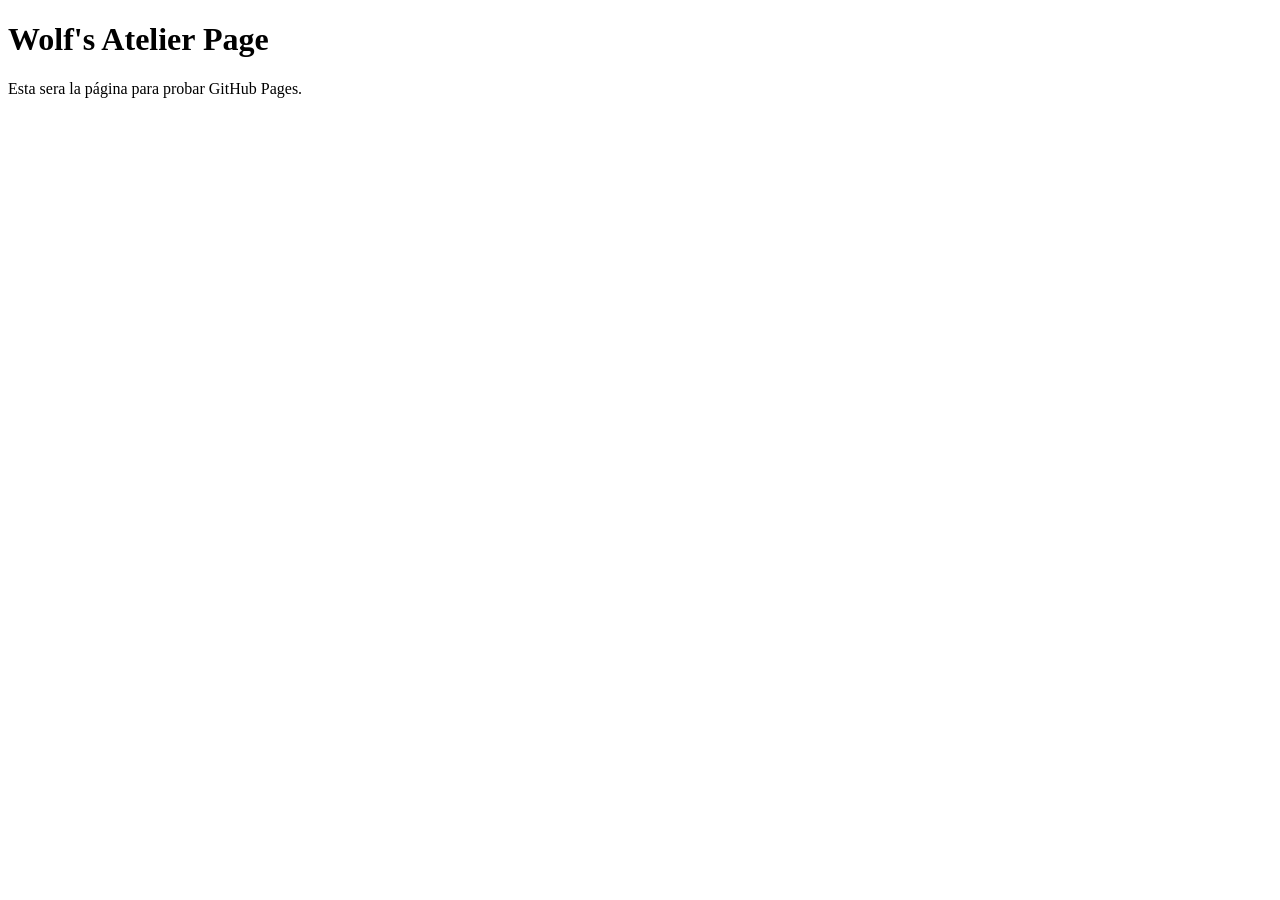
==== index.html @ 1a35065b "Update page title and heading in index.html" ====
<!doctype html>
<html lang="es">
  <head>
    <meta charset="UTF-8" />
    <meta name="viewport" content="with=device-with, initial-scale=1.0" />
    <title>Wolf's Page</title>
  </head>
  <body>
    <h1>Wolf's Atelier Page</h1>
    <p>Esta sera la página para probar GitHub Pages.</p>    
  </body>
</html>
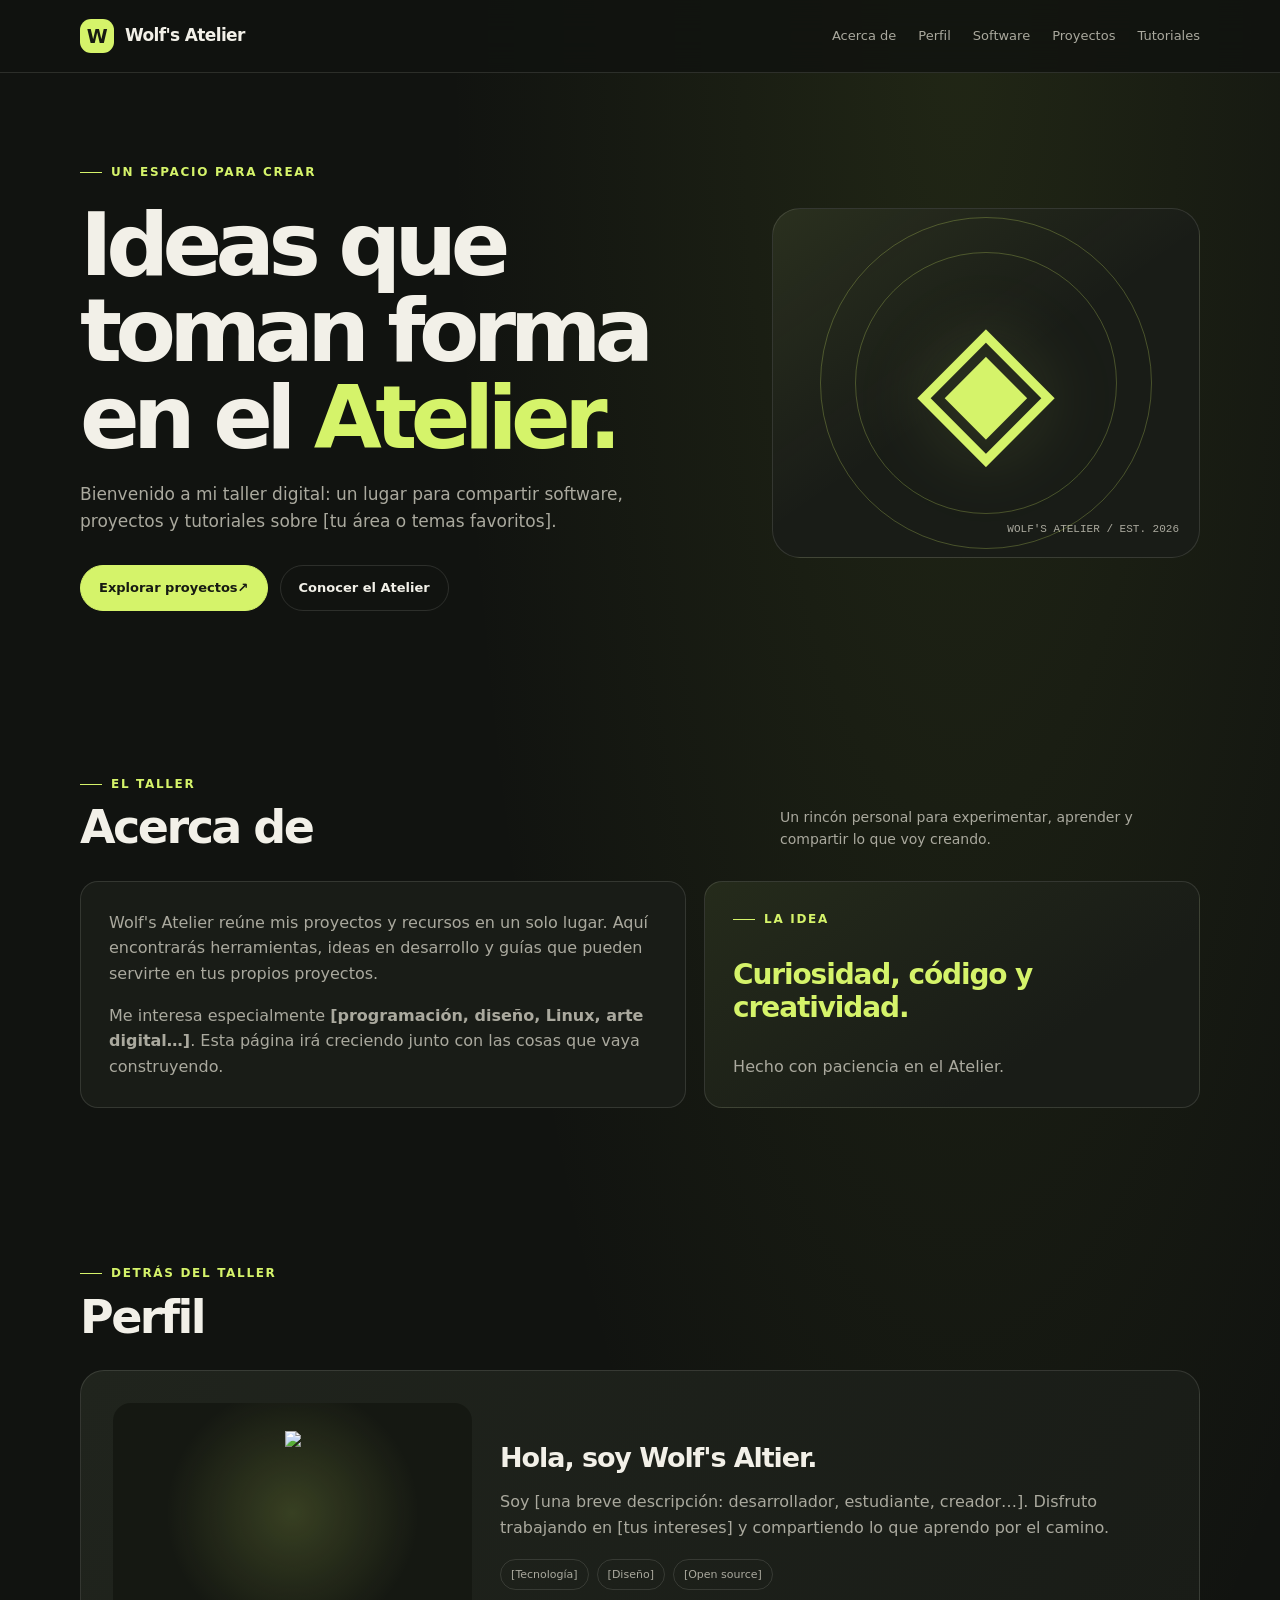
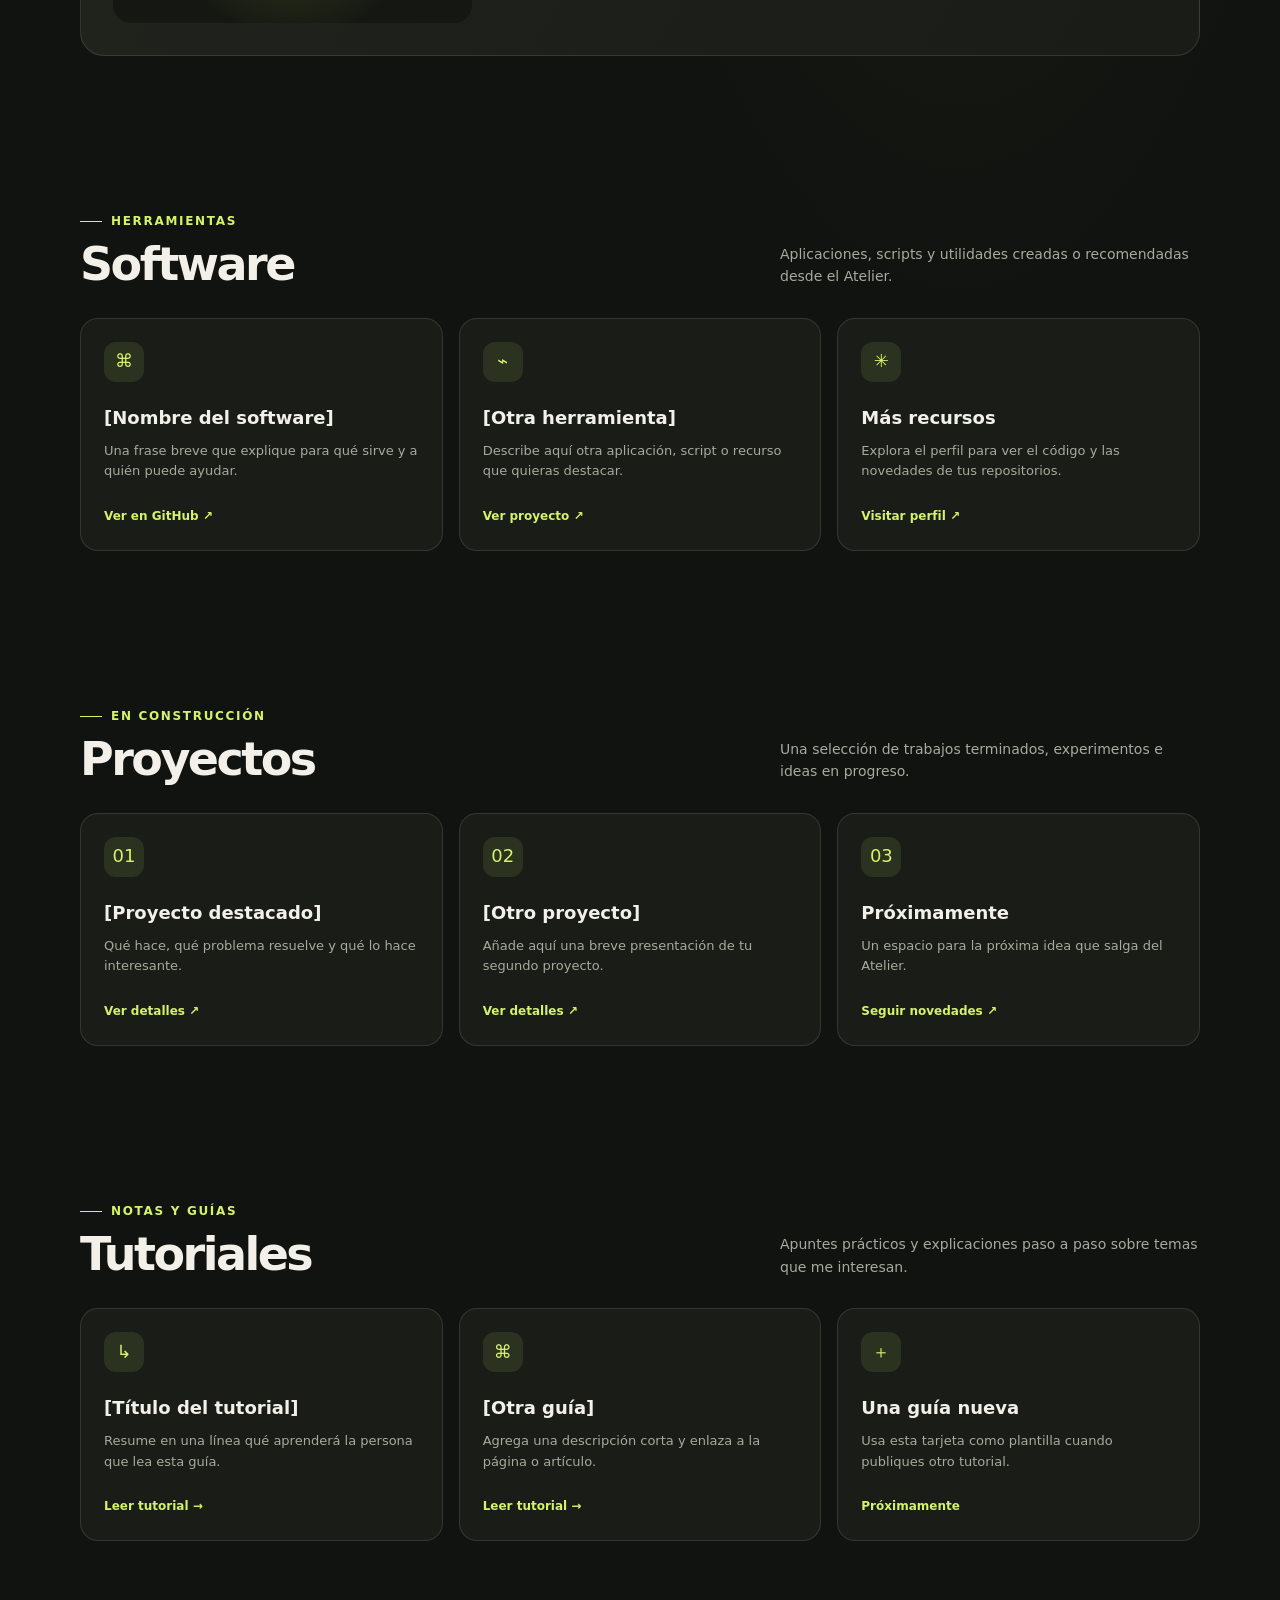
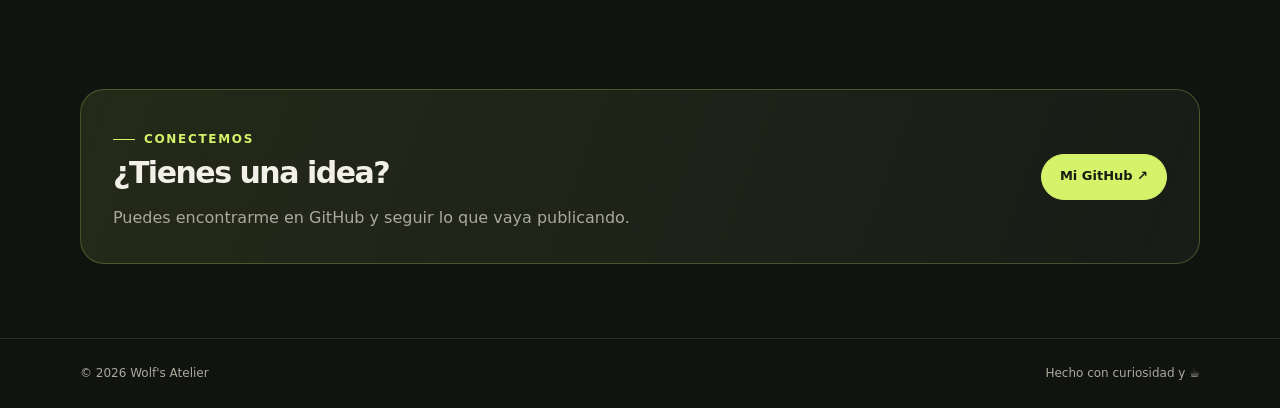
==== commit 421faef7: "Version 02 de l apagina" ====
--- a/index.html
+++ b/index.html
@@ -2,11 +2,864 @@
 <html lang="es">
   <head>
     <meta charset="UTF-8" />
-    <meta name="viewport" content="with=device-with, initial-scale=1.0" />
-    <title>Wolf's Page</title>
+    <meta name="viewport" content="width=device-width, initial-scale=1" />
+    <meta name="theme-color" content="#111310" />
+    <meta
+      name="description"
+      content="Wolf's Atelier: proyectos, software y tutoriales de [tu área]."
+    />
+    <title>Wolf's Atelier — Ideas hechas a mano</title>
+
+    <style>
+      :root {
+        color-scheme: dark;
+        --bg: #111310;
+        --surface: #191c17;
+        --surface-light: #20241d;
+        --text: #f2f0e8;
+        --muted: #aaa99e;
+        --accent: #d5f36a;
+        --accent-dark: #a8c843;
+        --line: rgba(242, 240, 232, 0.12);
+        --radius: 18px;
+        --max-width: 1120px;
+      }
+
+      * {
+        box-sizing: border-box;
+      }
+
+      html {
+        scroll-behavior: smooth;
+        scroll-padding-top: 90px;
+      }
+
+      body {
+        margin: 0;
+        background:
+          radial-gradient(
+            ellipse at 75% 0%,
+            rgba(146, 177, 59, 0.12),
+            transparent 32rem
+          ),
+          var(--bg);
+        color: var(--text);
+        font-family:
+          Inter,
+          ui-sans-serif,
+          system-ui,
+          -apple-system,
+          BlinkMacSystemFont,
+          "Segoe UI",
+          sans-serif;
+        line-height: 1.6;
+      }
+
+      a {
+        color: inherit;
+        text-decoration: none;
+      }
+      a:focus-visible {
+        outline: 2px solid var(--accent);
+        outline-offset: 4px;
+      }
+
+      .wrap {
+        width: min(var(--max-width), calc(100% - 40px));
+        margin-inline: auto;
+      }
+
+      header {
+        position: sticky;
+        top: 0;
+        z-index: 10;
+        background: rgba(17, 19, 16, 0.86);
+        border-bottom: 1px solid var(--line);
+        backdrop-filter: blur(16px);
+      }
+
+      .nav {
+        min-height: 72px;
+        display: flex;
+        align-items: center;
+        justify-content: space-between;
+        gap: 24px;
+      }
+
+      .brand {
+        display: flex;
+        align-items: center;
+        gap: 11px;
+        font-weight: 750;
+        letter-spacing: -0.04em;
+      }
+
+      .brand-mark {
+        width: 34px;
+        height: 34px;
+        display: grid;
+        place-items: center;
+        border-radius: 11px;
+        background: var(--accent);
+        color: #171a12;
+        font-size: 19px;
+      }
+
+      .brand span:last-child {
+        font-size: 17px;
+      }
+
+      nav {
+        display: flex;
+        flex-wrap: wrap;
+        gap: 22px;
+        color: var(--muted);
+        font-size: 13px;
+      }
+
+      nav a:hover {
+        color: var(--accent);
+      }
+
+      .hero {
+        min-height: 590px;
+        display: grid;
+        grid-template-columns: 1.2fr 0.8fr;
+        align-items: center;
+        gap: 50px;
+        padding-block: 82px;
+      }
+
+      .eyebrow {
+        display: inline-flex;
+        align-items: center;
+        gap: 9px;
+        color: var(--accent);
+        font-size: 12px;
+        font-weight: 700;
+        letter-spacing: 0.14em;
+        text-transform: uppercase;
+      }
+
+      .eyebrow::before {
+        content: "";
+        width: 22px;
+        height: 1px;
+        background: currentColor;
+      }
+
+      h1,
+      h2,
+      h3,
+      p {
+        margin-top: 0;
+      }
+
+      h1 {
+        max-width: 740px;
+        margin: 20px 0;
+        font-size: clamp(48px, 8vw, 88px);
+        line-height: 0.98;
+        letter-spacing: -0.075em;
+      }
+
+      h1 span {
+        color: var(--accent);
+      }
+
+      .hero-copy {
+        max-width: 570px;
+        color: var(--muted);
+        font-size: 17px;
+      }
+
+      .actions {
+        display: flex;
+        flex-wrap: wrap;
+        gap: 12px;
+        margin-top: 30px;
+      }
+
+      .button {
+        display: inline-flex;
+        align-items: center;
+        justify-content: center;
+        min-height: 46px;
+        padding: 0 18px;
+        border: 1px solid var(--line);
+        border-radius: 999px;
+        font-size: 13px;
+        font-weight: 700;
+        transition:
+          transform 0.2s,
+          background 0.2s;
+      }
+
+      .button:hover {
+        transform: translateY(-2px);
+      }
+
+      .button.primary {
+        border-color: var(--accent);
+        background: var(--accent);
+        color: #171a12;
+      }
+
+      .button.secondary:hover {
+        background: var(--surface-light);
+      }
+
+      .hero-art {
+        position: relative;
+        min-height: 350px;
+        display: grid;
+        place-items: center;
+        overflow: hidden;
+        border: 1px solid var(--line);
+        border-radius: 28px;
+        background:
+          linear-gradient(145deg, rgba(213, 243, 106, 0.09), transparent 50%),
+          var(--surface);
+      }
+
+      .hero-art::before,
+      .hero-art::after {
+        content: "";
+        position: absolute;
+        border: 1px solid rgba(213, 243, 106, 0.25);
+        border-radius: 50%;
+      }
+
+      .hero-art::before {
+        width: 260px;
+        height: 260px;
+      }
+      .hero-art::after {
+        width: 330px;
+        height: 330px;
+      }
+
+      .wolf-symbol {
+        position: relative;
+        z-index: 1;
+        color: var(--accent);
+        font-size: clamp(100px, 17vw, 180px);
+        line-height: 1;
+        filter: drop-shadow(0 0 35px rgba(213, 243, 106, 0.18));
+      }
+
+      .art-label {
+        position: absolute;
+        right: 20px;
+        bottom: 18px;
+        color: var(--muted);
+        font-family: ui-monospace, SFMono-Regular, Menlo, monospace;
+        font-size: 11px;
+      }
+
+      section {
+        padding-block: 74px;
+      }
+
+      .section-head {
+        display: flex;
+        align-items: end;
+        justify-content: space-between;
+        gap: 24px;
+        margin-bottom: 28px;
+      }
+
+      .section-head h2 {
+        margin: 8px 0 0;
+        font-size: clamp(30px, 4vw, 46px);
+        letter-spacing: -0.055em;
+        line-height: 1.1;
+      }
+
+      .section-head p {
+        max-width: 420px;
+        margin-bottom: 2px;
+        color: var(--muted);
+        font-size: 14px;
+      }
+
+      .about-grid {
+        display: grid;
+        grid-template-columns: 1.1fr 0.9fr;
+        gap: 18px;
+      }
+
+      .panel,
+      .card {
+        border: 1px solid var(--line);
+        border-radius: var(--radius);
+        background: var(--surface);
+      }
+
+      .panel {
+        padding: 28px;
+      }
+
+      .panel p {
+        color: var(--muted);
+      }
+      .panel p:last-child {
+        margin-bottom: 0;
+      }
+
+      .note {
+        display: flex;
+        flex-direction: column;
+        justify-content: space-between;
+        min-height: 220px;
+        background: linear-gradient(145deg, #252b1b, #191c17 70%);
+      }
+
+      .note strong {
+        color: var(--accent);
+        font-size: 28px;
+        letter-spacing: -0.04em;
+        line-height: 1.2;
+      }
+
+      .cards {
+        display: grid;
+        grid-template-columns: repeat(3, 1fr);
+        gap: 16px;
+      }
+
+      .card {
+        min-height: 210px;
+        padding: 23px;
+        transition:
+          transform 0.2s,
+          border-color 0.2s;
+      }
+
+      .card:hover {
+        transform: translateY(-4px);
+        border-color: rgba(213, 243, 106, 0.45);
+      }
+
+      .card-icon {
+        width: 40px;
+        height: 40px;
+        display: grid;
+        place-items: center;
+        margin-bottom: 22px;
+        border-radius: 12px;
+        background: rgba(213, 243, 106, 0.1);
+        color: var(--accent);
+        font-size: 18px;
+      }
+
+      .card h3 {
+        margin-bottom: 8px;
+        font-size: 18px;
+      }
+      .card p {
+        min-height: 48px;
+        color: var(--muted);
+        font-size: 13px;
+      }
+
+      .card-link {
+        color: var(--accent);
+        font-size: 12px;
+        font-weight: 700;
+      }
+
+      .profile {
+        display: grid;
+        grid-template-columns: 0.7fr 1.3fr;
+        gap: 28px;
+        align-items: center;
+        padding: 32px;
+        border: 1px solid var(--line);
+        border-radius: 24px;
+        background: linear-gradient(
+          120deg,
+          var(--surface-light),
+          var(--surface)
+        );
+      }
+
+      .avatar {
+        min-height: 220px;
+        display: grid;
+        place-items: center;
+        border-radius: 18px;
+        background:
+          radial-gradient(circle, rgba(213, 243, 106, 0.18), transparent 60%),
+          #151812;
+        color: var(--accent);
+        font-size: 86px;
+      }
+
+      .profile h3 {
+        margin-bottom: 10px;
+        font-size: 27px;
+        letter-spacing: -0.04em;
+      }
+      .profile p {
+        color: var(--muted);
+      }
+
+      .tags {
+        display: flex;
+        flex-wrap: wrap;
+        gap: 8px;
+        margin-top: 18px;
+      }
+
+      .tag {
+        padding: 6px 10px;
+        border: 1px solid var(--line);
+        border-radius: 999px;
+        color: var(--muted);
+        font-size: 11px;
+      }
+
+      .contact {
+        display: flex;
+        align-items: center;
+        justify-content: space-between;
+        gap: 24px;
+        padding: 32px;
+        border: 1px solid rgba(213, 243, 106, 0.24);
+        border-radius: 24px;
+        background: linear-gradient(
+          110deg,
+          rgba(213, 243, 106, 0.1),
+          var(--surface)
+        );
+      }
+
+      .contact h2 {
+        margin-bottom: 8px;
+        font-size: 30px;
+        letter-spacing: -0.05em;
+      }
+      .contact p {
+        margin-bottom: 0;
+        color: var(--muted);
+      }
+
+      footer {
+        padding-block: 25px;
+        border-top: 1px solid var(--line);
+        color: var(--muted);
+        font-size: 12px;
+      }
+
+      .footer-inner {
+        display: flex;
+        justify-content: space-between;
+        gap: 16px;
+      }
+
+      @media (max-width: 760px) {
+        .nav {
+          align-items: flex-start;
+          flex-direction: column;
+          padding-block: 15px;
+        }
+        nav {
+          gap: 10px 17px;
+        }
+        .hero {
+          min-height: auto;
+          grid-template-columns: 1fr;
+          padding-block: 58px;
+        }
+        .hero-art {
+          min-height: 260px;
+        }
+        .about-grid,
+        .profile {
+          grid-template-columns: 1fr;
+        }
+        .cards {
+          grid-template-columns: 1fr;
+        }
+        .section-head {
+          align-items: flex-start;
+          flex-direction: column;
+        }
+        .contact {
+          align-items: flex-start;
+          flex-direction: column;
+        }
+      }
+
+      @media (prefers-reduced-motion: reduce) {
+        *,
+        *::before,
+        *::after {
+          scroll-behavior: auto !important;
+          transition-duration: 0.01ms !important;
+        }
+      }
+
+      /* Animación de entrada y salida */
+      .reveal {
+        opacity: 0;
+        transform: translateY(24px);
+        transition:
+          opacity 600ms ease,
+          transform 600ms cubic-bezier(0.2, 0.7, 0.2, 1);
+      }
+
+      .reveal.is-visible {
+        opacity: 1;
+        transform: translateY(0);
+      }
+
+      /* Accesibilidad: respetar la preferencia de movimiento reducido */
+      @media (prefers-reduced-motion: reduce) {
+        .reveal,
+        .reveal.is-visible {
+          opacity: 1;
+          transform: none;
+          transition: none;
+        }
+      }
+    </style>
   </head>
+
   <body>
-    <h1>Wolf's Atelier Page</h1>
-    <p>Esta sera la página para probar GitHub Pages.</p>    
+    <header>
+      <div class="wrap nav">
+        <a class="brand" href="#inicio" aria-label="Wolf's Atelier, inicio">
+          <span class="brand-mark">W</span>
+          <span>Wolf's Atelier</span>
+        </a>
+
+        <nav aria-label="Navegación principal">
+          <a href="#acerca">Acerca de</a>
+          <a href="#perfil">Perfil</a>
+          <a href="#software">Software</a>
+          <a href="#proyectos">Proyectos</a>
+          <a href="#tutoriales">Tutoriales</a>
+        </nav>
+      </div>
+    </header>
+
+    <main>
+      <div class="wrap">
+        <section class="hero" id="inicio">
+          <div>
+            <span class="eyebrow">Un espacio para crear</span>
+            <h1>Ideas que toman forma en el <span>Atelier.</span></h1>
+            <p class="hero-copy">
+              Bienvenido a mi taller digital: un lugar para compartir software,
+              proyectos y tutoriales sobre [tu área o temas favoritos].
+            </p>
+            <div class="actions">
+              <a class="button primary" href="#proyectos"
+                >Explorar proyectos <span aria-hidden="true">↗</span></a
+              >
+              <a class="button secondary" href="#acerca">Conocer el Atelier</a>
+            </div>
+          </div>
+
+          <div class="hero-art" aria-label="Emblema decorativo de un lobo">
+            <div class="wolf-symbol" aria-hidden="true">◈</div>
+            <span class="art-label">WOLF'S ATELIER / EST. 2026</span>
+          </div>
+        </section>
+
+        <section id="acerca">
+          <div class="section-head">
+            <div>
+              <span class="eyebrow">El taller</span>
+              <h2>Acerca de</h2>
+            </div>
+            <p>
+              Un rincón personal para experimentar, aprender y compartir lo que
+              voy creando.
+            </p>
+          </div>
+
+          <div class="about-grid">
+            <article class="panel">
+              <p>
+                Wolf's Atelier reúne mis proyectos y recursos en un solo lugar.
+                Aquí encontrarás herramientas, ideas en desarrollo y guías que
+                pueden servirte en tus propios proyectos.
+              </p>
+              <p>
+                Me interesa especialmente
+                <strong>[programación, diseño, Linux, arte digital…]</strong>.
+                Esta página irá creciendo junto con las cosas que vaya
+                construyendo.
+              </p>
+            </article>
+
+            <aside class="panel note">
+              <span class="eyebrow">La idea</span>
+              <strong>Curiosidad, código y creatividad.</strong>
+              <p>Hecho con paciencia en el Atelier.</p>
+            </aside>
+          </div>
+        </section>
+
+        <section id="perfil">
+          <div class="section-head">
+            <div>
+              <span class="eyebrow">Detrás del taller</span>
+              <h2>Perfil</h2>
+            </div>
+          </div>
+
+          <div class="profile">
+            <div class="avatar" aria-hidden="true">
+              <img
+                height="75%"
+                src="https://avatars.githubusercontent.com/u/346758752?s=400&u=1189e31d8c9e6f94318fc01313d4dcebe50ea87d"
+              />
+            </div>
+            <div>
+              <h3>Hola, soy Wolf's Altier.</h3>
+              <p>
+                Soy [una breve descripción: desarrollador, estudiante,
+                creador…]. Disfruto trabajando en [tus intereses] y compartiendo
+                lo que aprendo por el camino.
+              </p>
+              <div class="tags">
+                <span class="tag">[Tecnología]</span>
+                <span class="tag">[Diseño]</span>
+                <span class="tag">[Open source]</span>
+              </div>
+            </div>
+          </div>
+        </section>
+
+        <section id="software">
+          <div class="section-head">
+            <div>
+              <span class="eyebrow">Herramientas</span>
+              <h2>Software</h2>
+            </div>
+            <p>
+              Aplicaciones, scripts y utilidades creadas o recomendadas desde el
+              Atelier.
+            </p>
+          </div>
+
+          <div class="cards">
+            <article class="card">
+              <div class="card-icon" aria-hidden="true">⌘</div>
+              <h3>[Nombre del software]</h3>
+              <p>
+                Una frase breve que explique para qué sirve y a quién puede
+                ayudar.
+              </p>
+              <a
+                class="card-link"
+                href="https://github.com/wolfsatelier"
+                target="_blank"
+                rel="noreferrer"
+                >Ver en GitHub ↗</a
+              >
+            </article>
+
+            <article class="card">
+              <div class="card-icon" aria-hidden="true">⌁</div>
+              <h3>[Otra herramienta]</h3>
+              <p>
+                Describe aquí otra aplicación, script o recurso que quieras
+                destacar.
+              </p>
+              <a
+                class="card-link"
+                href="https://github.com/wolfsatelier"
+                target="_blank"
+                rel="noreferrer"
+                >Ver proyecto ↗</a
+              >
+            </article>
+
+            <article class="card">
+              <div class="card-icon" aria-hidden="true">✳</div>
+              <h3>Más recursos</h3>
+              <p>
+                Explora el perfil para ver el código y las novedades de tus
+                repositorios.
+              </p>
+              <a
+                class="card-link"
+                href="https://github.com/wolfsatelier"
+                target="_blank"
+                rel="noreferrer"
+                >Visitar perfil ↗</a
+              >
+            </article>
+          </div>
+        </section>
+
+        <section id="proyectos">
+          <div class="section-head">
+            <div>
+              <span class="eyebrow">En construcción</span>
+              <h2>Proyectos</h2>
+            </div>
+            <p>
+              Una selección de trabajos terminados, experimentos e ideas en
+              progreso.
+            </p>
+          </div>
+
+          <div class="cards">
+            <article class="card">
+              <div class="card-icon" aria-hidden="true">01</div>
+              <h3>[Proyecto destacado]</h3>
+              <p>Qué hace, qué problema resuelve y qué lo hace interesante.</p>
+              <a
+                class="card-link"
+                href="https://github.com/wolfsatelier"
+                target="_blank"
+                rel="noreferrer"
+                >Ver detalles ↗</a
+              >
+            </article>
+
+            <article class="card">
+              <div class="card-icon" aria-hidden="true">02</div>
+              <h3>[Otro proyecto]</h3>
+              <p>Añade aquí una breve presentación de tu segundo proyecto.</p>
+              <a
+                class="card-link"
+                href="https://github.com/wolfsatelier"
+                target="_blank"
+                rel="noreferrer"
+                >Ver detalles ↗</a
+              >
+            </article>
+
+            <article class="card">
+              <div class="card-icon" aria-hidden="true">03</div>
+              <h3>Próximamente</h3>
+              <p>Un espacio para la próxima idea que salga del Atelier.</p>
+              <a
+                class="card-link"
+                href="https://github.com/wolfsatelier"
+                target="_blank"
+                rel="noreferrer"
+                >Seguir novedades ↗</a
+              >
+            </article>
+          </div>
+        </section>
+
+        <section id="tutoriales">
+          <div class="section-head">
+            <div>
+              <span class="eyebrow">Notas y guías</span>
+              <h2>Tutoriales</h2>
+            </div>
+            <p>
+              Apuntes prácticos y explicaciones paso a paso sobre temas que me
+              interesan.
+            </p>
+          </div>
+
+          <div class="cards">
+            <article class="card">
+              <div class="card-icon" aria-hidden="true">↳</div>
+              <h3>[Título del tutorial]</h3>
+              <p>
+                Resume en una línea qué aprenderá la persona que lea esta guía.
+              </p>
+              <a class="card-link" href="#">Leer tutorial →</a>
+            </article>
+
+            <article class="card">
+              <div class="card-icon" aria-hidden="true">⌘</div>
+              <h3>[Otra guía]</h3>
+              <p>
+                Agrega una descripción corta y enlaza a la página o artículo.
+              </p>
+              <a class="card-link" href="#">Leer tutorial →</a>
+            </article>
+
+            <article class="card">
+              <div class="card-icon" aria-hidden="true">＋</div>
+              <h3>Una guía nueva</h3>
+              <p>
+                Usa esta tarjeta como plantilla cuando publiques otro tutorial.
+              </p>
+              <a class="card-link" href="#">Próximamente</a>
+            </article>
+          </div>
+        </section>
+
+        <section>
+          <div class="contact">
+            <div>
+              <span class="eyebrow">Conectemos</span>
+              <h2>¿Tienes una idea?</h2>
+              <p>
+                Puedes encontrarme en GitHub y seguir lo que vaya publicando.
+              </p>
+            </div>
+            <a
+              class="button primary"
+              href="https://github.com/wolfsatelier"
+              target="_blank"
+              rel="noreferrer"
+            >
+              Mi GitHub ↗
+            </a>
+          </div>
+        </section>
+      </div>
+    </main>
+
+    <footer>
+      <div class="wrap footer-inner">
+        <span>© <span id="year"></span> Wolf's Atelier</span>
+        <span>Hecho con curiosidad y ☕</span>
+      </div>
+    </footer>
+
+    <script>
+      document.getElementById("year").textContent = new Date().getFullYear();
+
+      const animations = [
+        [".hero", "reveal-from-left"],
+        ["#acerca", "reveal-from-right"],
+        ["#perfil .profile", "reveal-blinds"],
+        ["#software .card", "reveal-flip"],
+        ["#proyectos .card", "reveal-from-top"],
+        ["#tutoriales .card", "reveal-from-right-card"],
+      ];
+
+      const revealItems = [];
+
+      animations.forEach(([selector, animation]) => {
+        document.querySelectorAll(selector).forEach((element) => {
+          element.classList.add("reveal", animation);
+          revealItems.push(element);
+        });
+      });
+
+      const observer = new IntersectionObserver(
+        (entries) => {
+          entries.forEach((entry) => {
+            if (entry.isIntersecting) {
+              entry.target.classList.add("is-visible");
+            } else {
+              entry.target.classList.remove("is-visible");
+            }
+          });
+        },
+        {
+          threshold: 0.18,
+        },
+      );
+
+      revealItems.forEach((element) => observer.observe(element));
+    </script>
   </body>
 </html>
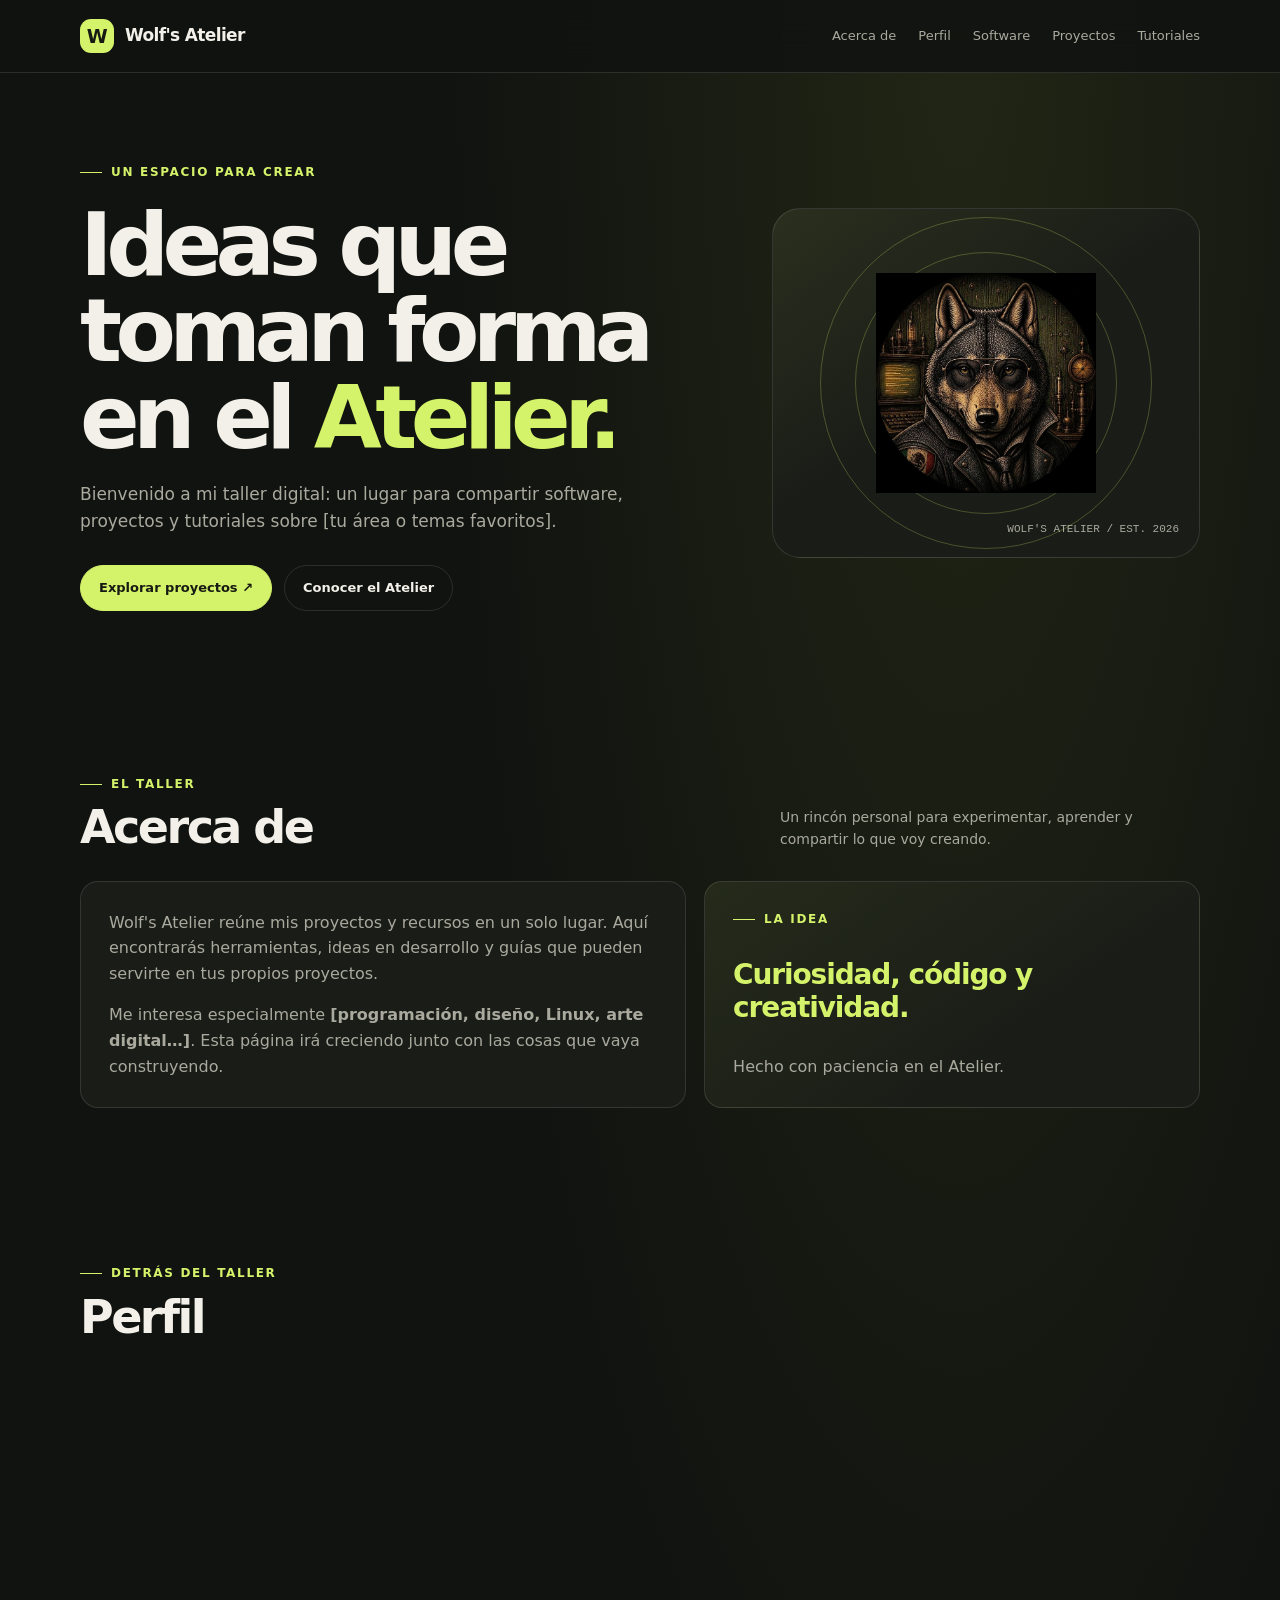
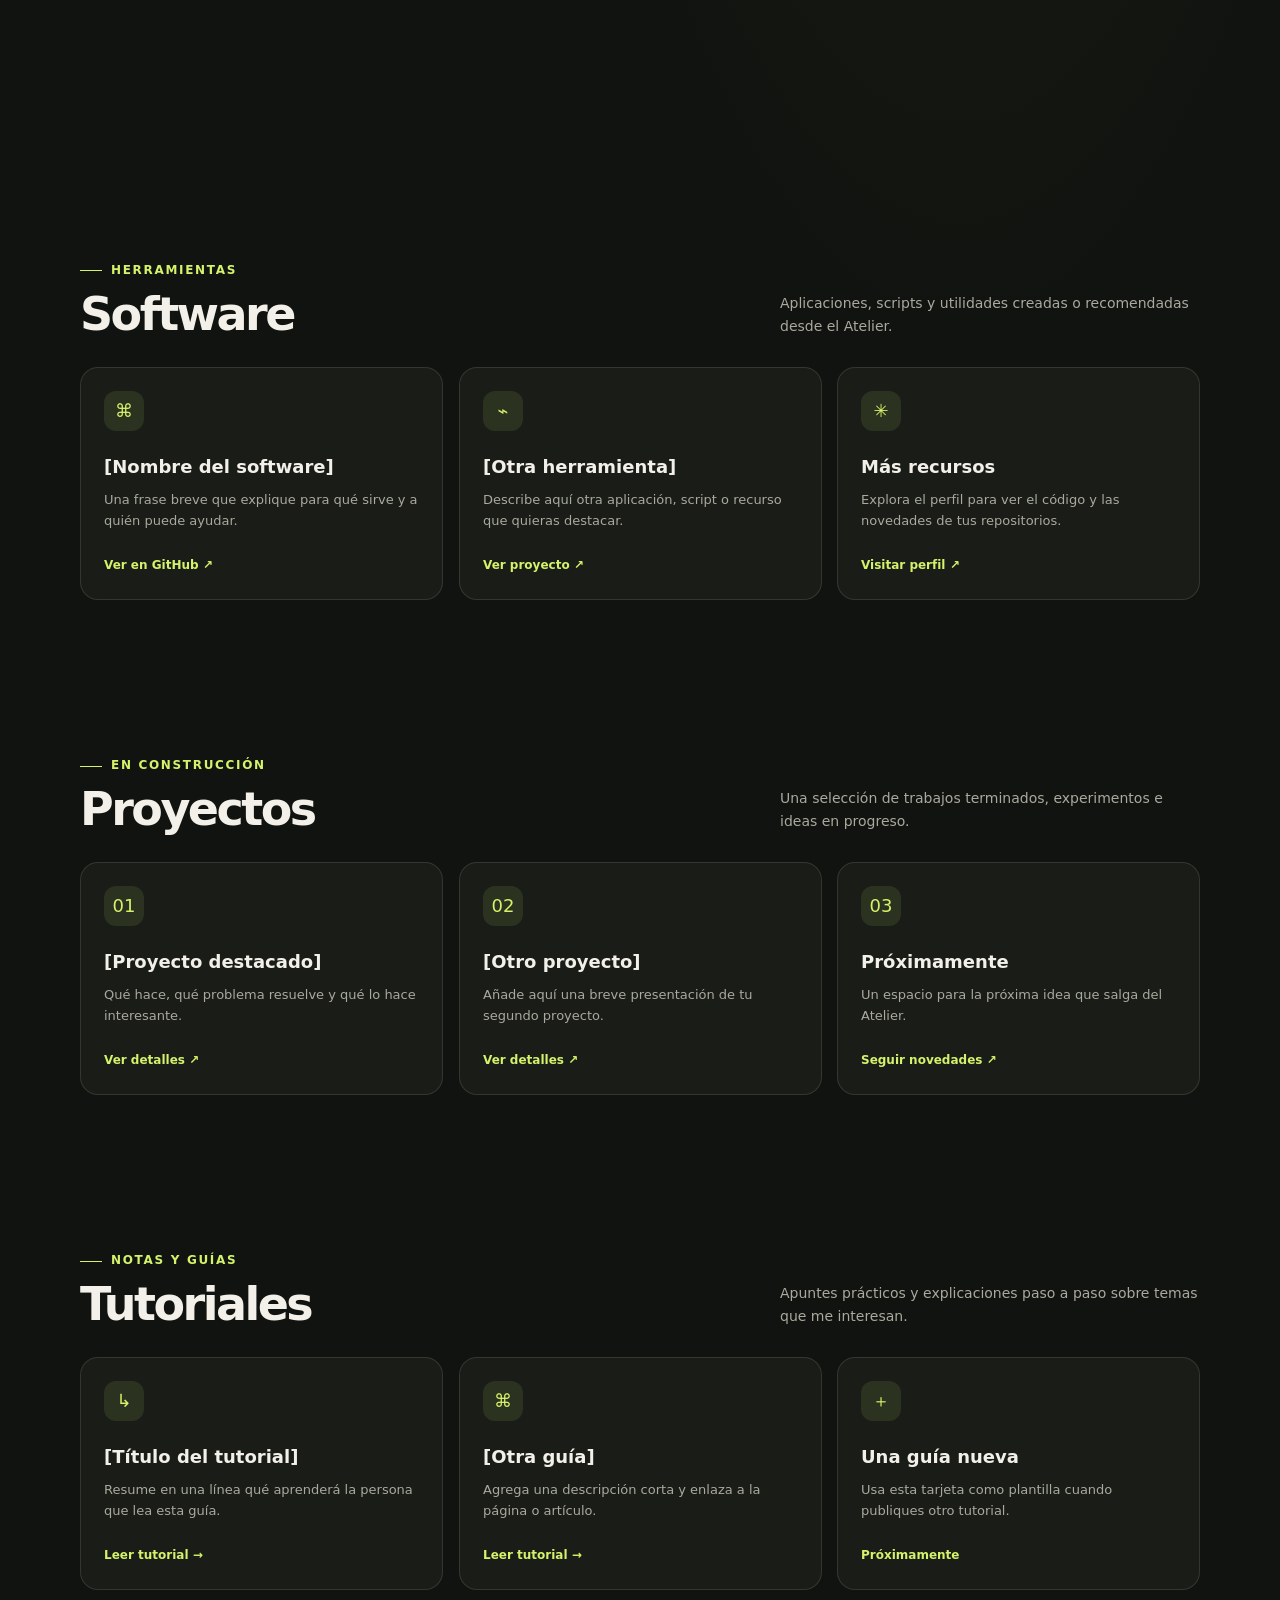
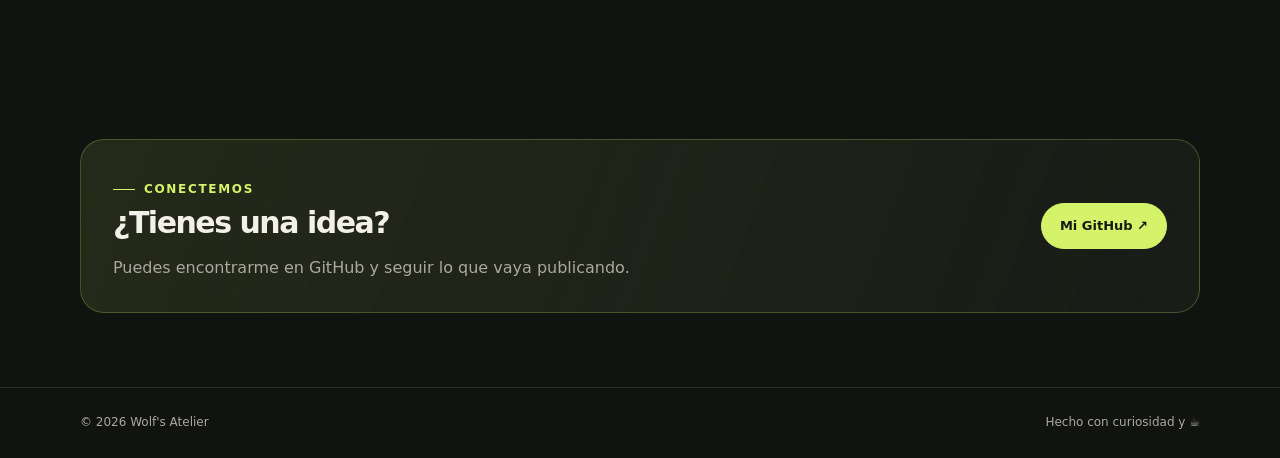
==== commit afd184d5: "version 3 de la pagina" ====
--- a/index.html
+++ b/index.html
@@ -6,7 +6,7 @@
     <meta name="theme-color" content="#111310" />
     <meta
       name="description"
-      content="Wolf's Atelier: proyectos, software y tutoriales de [tu área]."
+      content="Wolf's Atelier: software, proyectos y tutoriales."
     />
     <title>Wolf's Atelier — Ideas hechas a mano</title>
 
@@ -19,7 +19,6 @@
         --text: #f2f0e8;
         --muted: #aaa99e;
         --accent: #d5f36a;
-        --accent-dark: #a8c843;
         --line: rgba(242, 240, 232, 0.12);
         --radius: 18px;
         --max-width: 1120px;
@@ -73,7 +72,7 @@
         position: sticky;
         top: 0;
         z-index: 10;
-        background: rgba(17, 19, 16, 0.86);
+        background: rgba(17, 19, 16, 0.88);
         border-bottom: 1px solid var(--line);
         backdrop-filter: blur(16px);
       }
@@ -242,10 +241,12 @@
       .wolf-symbol {
         position: relative;
         z-index: 1;
-        color: var(--accent);
-        font-size: clamp(100px, 17vw, 180px);
-        line-height: 1;
-        filter: drop-shadow(0 0 35px rgba(213, 243, 106, 0.18));
+        width: 220px;
+        height: 220px;
+        background-image: url("frontal.jpeg");
+        background-position: center;
+        background-repeat: no-repeat;
+        background-size: contain;
       }
 
       .art-label {
@@ -299,7 +300,6 @@
       .panel {
         padding: 28px;
       }
-
       .panel p {
         color: var(--muted);
       }
@@ -401,6 +401,7 @@
         font-size: 27px;
         letter-spacing: -0.04em;
       }
+
       .profile p {
         color: var(--muted);
       }
@@ -440,6 +441,7 @@
         font-size: 30px;
         letter-spacing: -0.05em;
       }
+
       .contact p {
         margin-bottom: 0;
         color: var(--muted);
@@ -456,6 +458,66 @@
         display: flex;
         justify-content: space-between;
         gap: 16px;
+      }
+
+      /* Animaciones: solo se activan si JavaScript está funcionando. */
+      .js-motion .reveal {
+        opacity: 0;
+        transition:
+          opacity 750ms ease,
+          transform 750ms cubic-bezier(0.2, 0.7, 0.2, 1),
+          clip-path 900ms cubic-bezier(0.2, 0.7, 0.2, 1);
+        will-change: opacity, transform, clip-path;
+      }
+
+      /* Primera fila: portada desde la izquierda. */
+      .js-motion .from-left {
+        transform: translateX(-70px);
+      }
+
+      /* Segunda fila: Acerca de desde la derecha. */
+      .js-motion .from-right {
+        transform: translateX(70px);
+      }
+
+      /* Perfil: efecto de persiana vertical. */
+      .js-motion .blinds {
+        clip-path: inset(0 0 100% 0);
+      }
+
+      /* Software: tarjetas con giro 3D. */
+      .js-motion .flip {
+        transform: perspective(900px) rotateY(-75deg) translateY(15px);
+        transform-origin: left center;
+      }
+
+      /* Proyectos: tarjetas desde arriba. */
+      .js-motion .from-top {
+        transform: translateY(-65px);
+      }
+
+      /* Tutoriales: tarjetas desde la derecha. */
+      .js-motion .tutorial-slide {
+        transform: translateX(80px);
+      }
+
+      .js-motion .reveal.is-visible {
+        opacity: 1;
+        transform: none;
+        clip-path: inset(0 0 0 0);
+      }
+
+      /* Aparición escalonada de las tarjetas */
+      #software .card:nth-child(2),
+      #proyectos .card:nth-child(2),
+      #tutoriales .card:nth-child(2) {
+        transition-delay: 120ms;
+      }
+
+      #software .card:nth-child(3),
+      #proyectos .card:nth-child(3),
+      #tutoriales .card:nth-child(3) {
+        transition-delay: 240ms;
       }
 
       @media (max-width: 760px) {
@@ -464,17 +526,21 @@
           flex-direction: column;
           padding-block: 15px;
         }
+
         nav {
           gap: 10px 17px;
         }
+
         .hero {
           min-height: auto;
           grid-template-columns: 1fr;
           padding-block: 58px;
         }
+
         .hero-art {
           min-height: 260px;
         }
+
         .about-grid,
         .profile {
           grid-template-columns: 1fr;
@@ -482,10 +548,12 @@
         .cards {
           grid-template-columns: 1fr;
         }
+
         .section-head {
           align-items: flex-start;
           flex-direction: column;
         }
+
         .contact {
           align-items: flex-start;
           flex-direction: column;
@@ -493,34 +561,15 @@
       }
 
       @media (prefers-reduced-motion: reduce) {
-        *,
-        *::before,
-        *::after {
-          scroll-behavior: auto !important;
-          transition-duration: 0.01ms !important;
+        html {
+          scroll-behavior: auto;
         }
-      }
-
-      /* Animación de entrada y salida */
-      .reveal {
-        opacity: 0;
-        transform: translateY(24px);
-        transition:
-          opacity 600ms ease,
-          transform 600ms cubic-bezier(0.2, 0.7, 0.2, 1);
-      }
-
-      .reveal.is-visible {
-        opacity: 1;
-        transform: translateY(0);
-      }
-
-      /* Accesibilidad: respetar la preferencia de movimiento reducido */
-      @media (prefers-reduced-motion: reduce) {
-        .reveal,
-        .reveal.is-visible {
+
+        .js-motion .reveal,
+        .js-motion .reveal.is-visible {
           opacity: 1;
           transform: none;
+          clip-path: none;
           transition: none;
         }
       }
@@ -557,14 +606,19 @@
             </p>
             <div class="actions">
               <a class="button primary" href="#proyectos"
-                >Explorar proyectos <span aria-hidden="true">↗</span></a
+                >Explorar proyectos ↗</a
               >
               <a class="button secondary" href="#acerca">Conocer el Atelier</a>
             </div>
           </div>
 
-          <div class="hero-art" aria-label="Emblema decorativo de un lobo">
-            <div class="wolf-symbol" aria-hidden="true">◈</div>
+          <div class="hero-art" aria-label="Emblema decorativo del Atelier">
+            <div
+              class="wolf-symbol"
+              role="img"
+              aria-label="Wolf's Altier"
+              aria-hidden="true"
+            ></div>
             <span class="art-label">WOLF'S ATELIER / EST. 2026</span>
           </div>
         </section>
@@ -614,17 +668,13 @@
 
           <div class="profile">
             <div class="avatar" aria-hidden="true">
-              <img
-                height="75%"
-                src="https://avatars.githubusercontent.com/u/346758752?s=400&u=1189e31d8c9e6f94318fc01313d4dcebe50ea87d"
-              />
+              <img src="perfil.jpeg" width="75%" />
             </div>
             <div>
-              <h3>Hola, soy Wolf's Altier.</h3>
+              <h3>Hola, Wolf's Altier.</h3>
               <p>
-                Soy [una breve descripción: desarrollador, estudiante,
-                creador…]. Disfruto trabajando en [tus intereses] y compartiendo
-                lo que aprendo por el camino.
+                Soy un desarrollador de codigo. Disfruto trabajando en C#,
+                JavaScript, entre otros y compartiendo lo que aprendo.
               </p>
               <div class="tags">
                 <span class="tag">[Tecnología]</span>
@@ -827,12 +877,12 @@
       document.getElementById("year").textContent = new Date().getFullYear();
 
       const animations = [
-        [".hero", "reveal-from-left"],
-        ["#acerca", "reveal-from-right"],
-        ["#perfil .profile", "reveal-blinds"],
-        ["#software .card", "reveal-flip"],
-        ["#proyectos .card", "reveal-from-top"],
-        ["#tutoriales .card", "reveal-from-right-card"],
+        [".hero", "from-left"],
+        ["#acerca", "from-right"],
+        ["#perfil .profile", "blinds"],
+        ["#software .card", "flip"],
+        ["#proyectos .card", "from-top"],
+        ["#tutoriales .card", "tutorial-slide"],
       ];
 
       const revealItems = [];
@@ -844,22 +894,31 @@
         });
       });
 
-      const observer = new IntersectionObserver(
-        (entries) => {
-          entries.forEach((entry) => {
-            if (entry.isIntersecting) {
-              entry.target.classList.add("is-visible");
-            } else {
-              entry.target.classList.remove("is-visible");
-            }
-          });
-        },
-        {
-          threshold: 0.18,
-        },
-      );
-
-      revealItems.forEach((element) => observer.observe(element));
+      const reduceMotion = window.matchMedia(
+        "(prefers-reduced-motion: reduce)",
+      ).matches;
+
+      if (!reduceMotion && "IntersectionObserver" in window) {
+        document.documentElement.classList.add("js-motion");
+
+        const observer = new IntersectionObserver(
+          (entries) => {
+            entries.forEach((entry) => {
+              if (entry.isIntersecting) {
+                entry.target.classList.add("is-visible");
+              } else {
+                entry.target.classList.remove("is-visible");
+              }
+            });
+          },
+          {
+            threshold: 0.15,
+            rootMargin: "0px 0px -5% 0px",
+          },
+        );
+
+        revealItems.forEach((element) => observer.observe(element));
+      }
     </script>
   </body>
 </html>
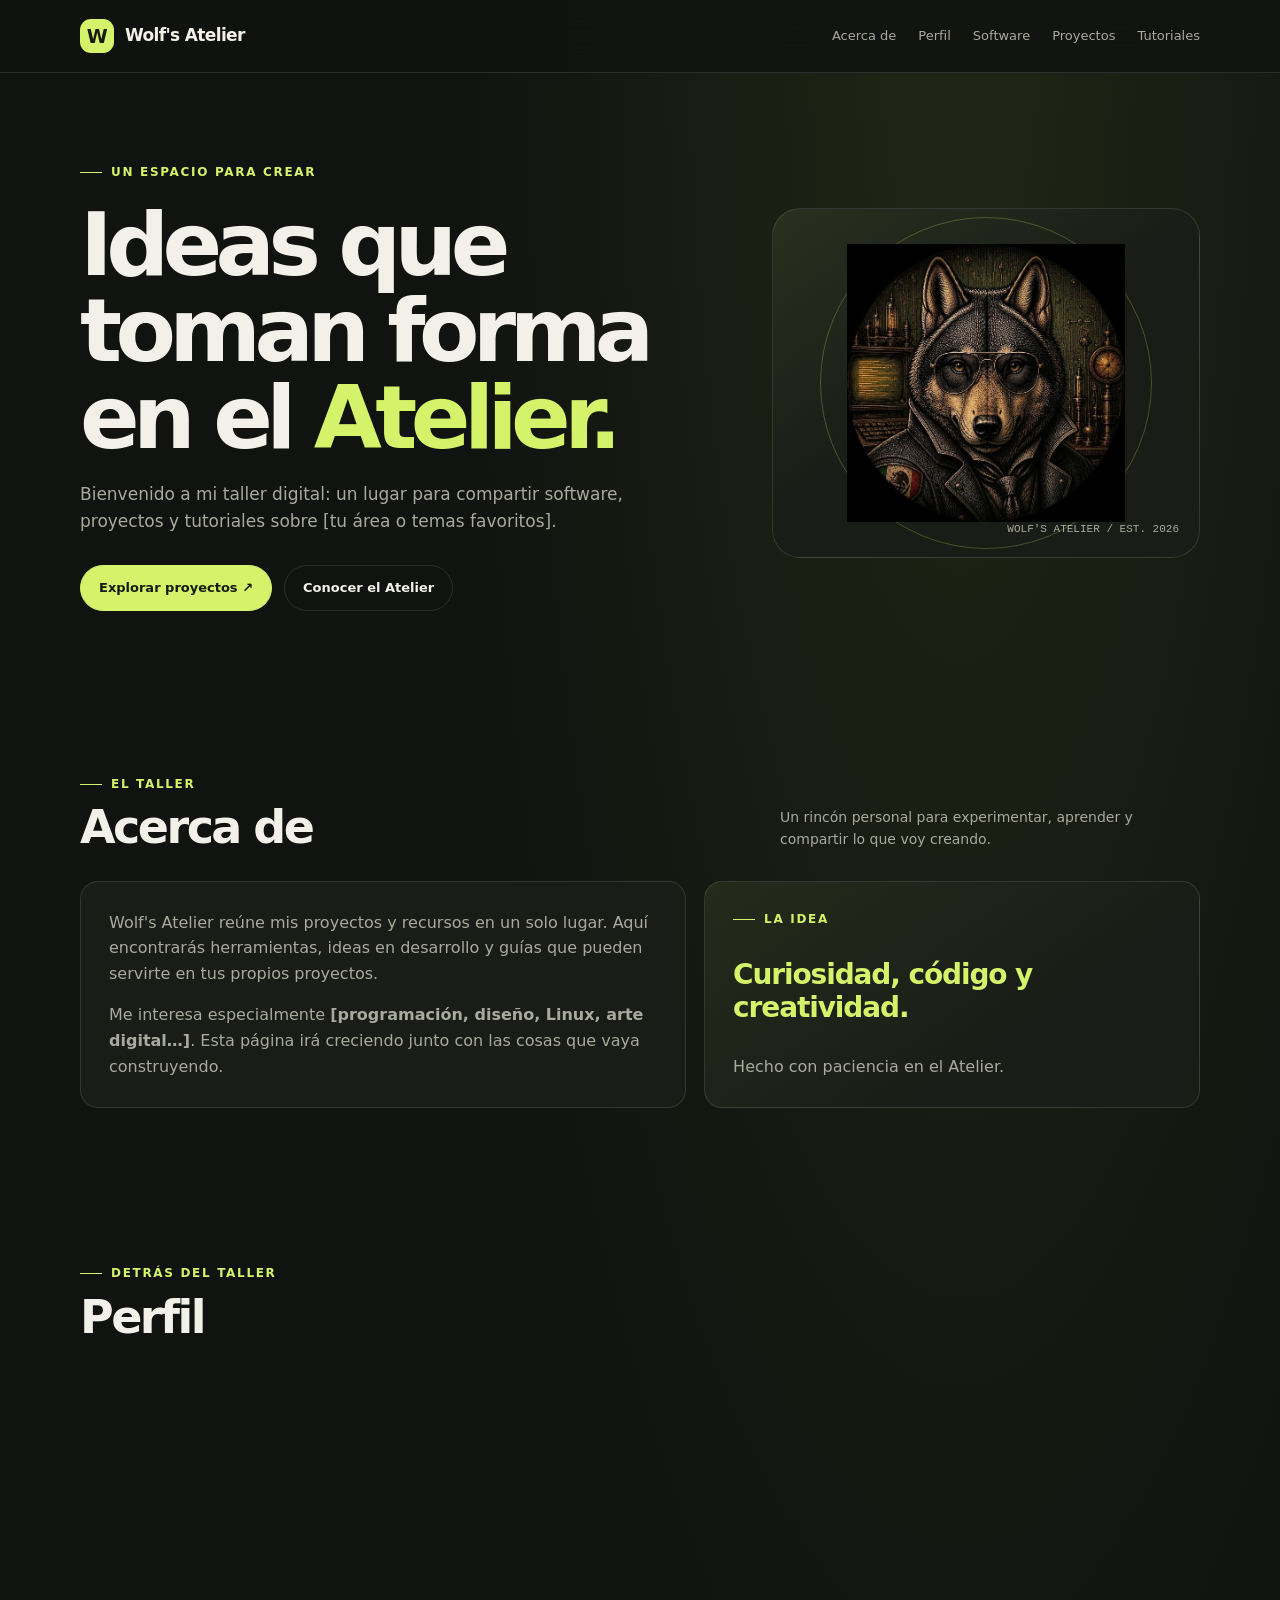
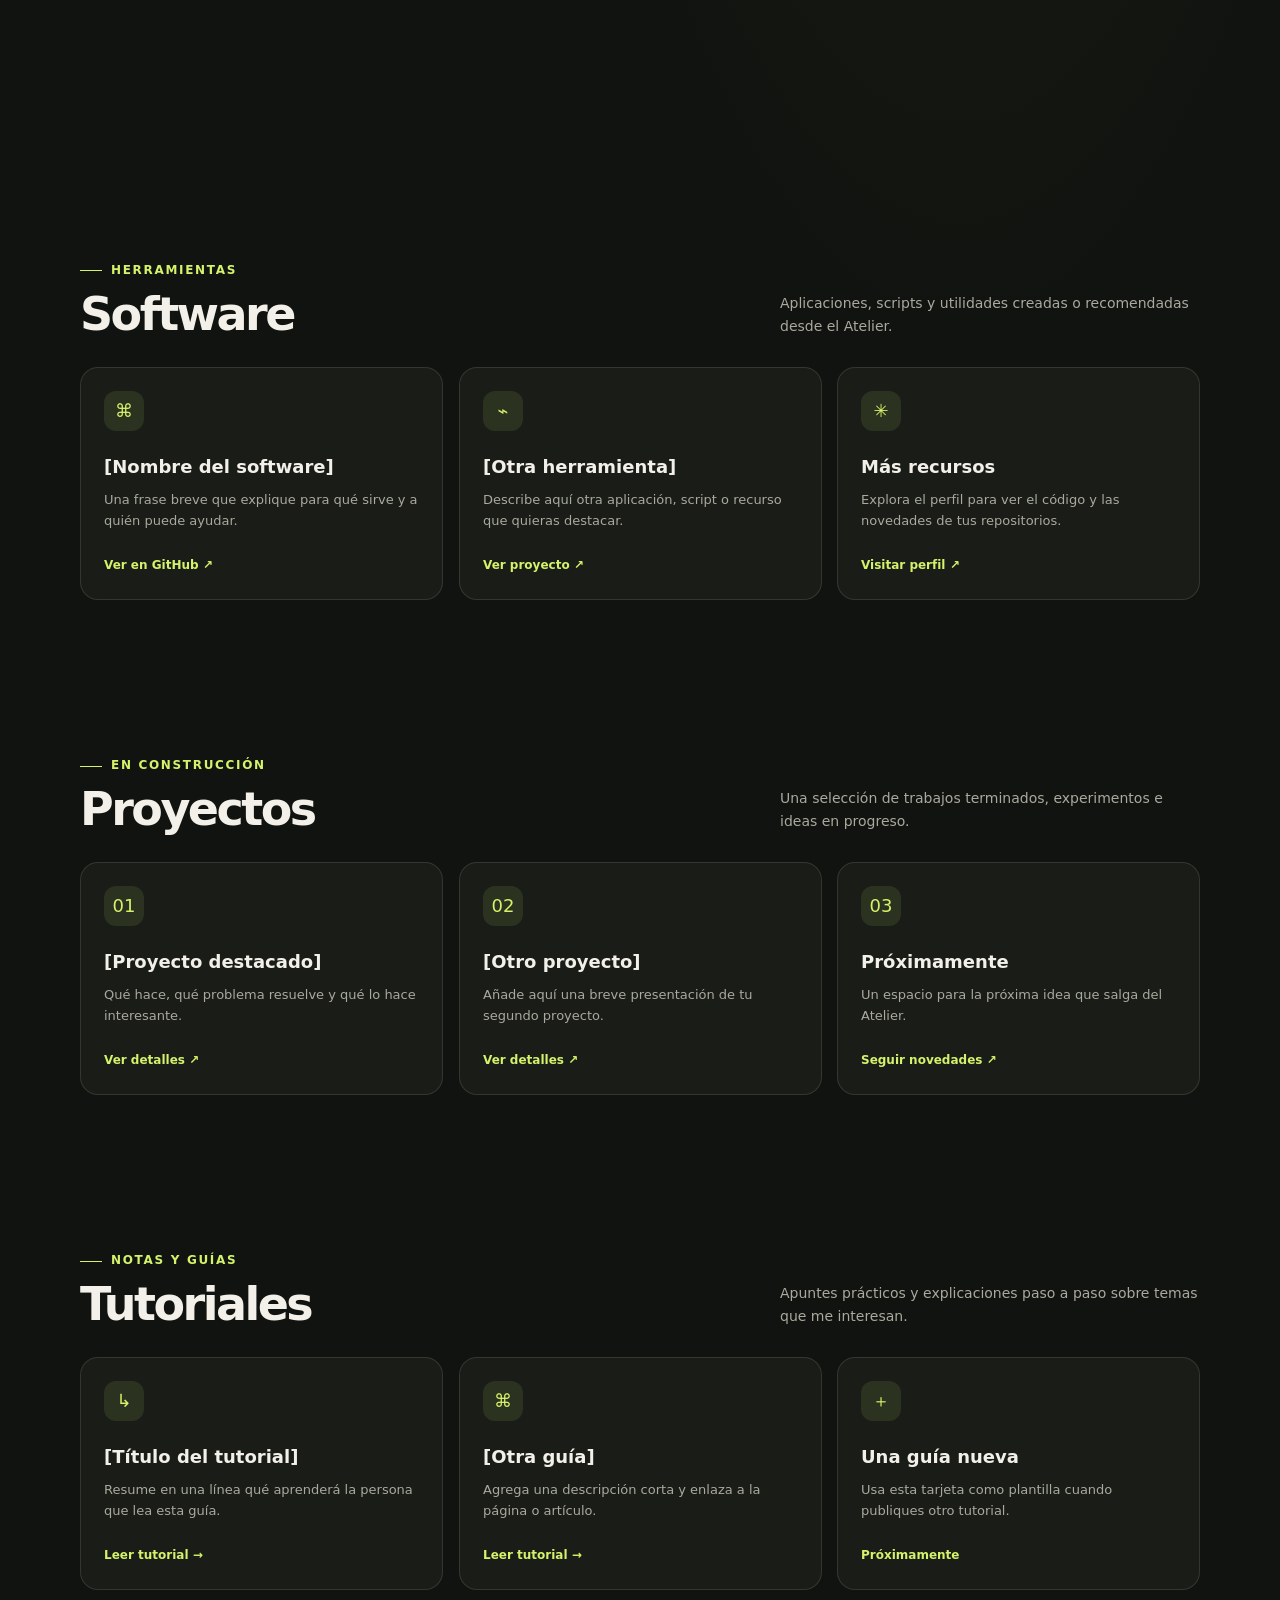
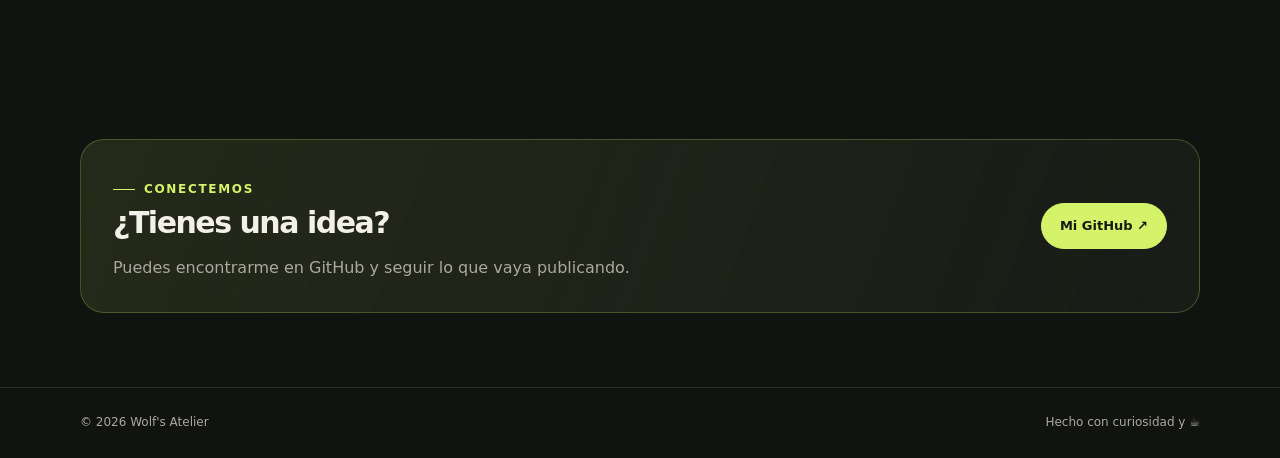
==== commit 2e275023: "update image size" ====
--- a/index.html
+++ b/index.html
@@ -241,8 +241,8 @@
       .wolf-symbol {
         position: relative;
         z-index: 1;
-        width: 220px;
-        height: 220px;
+        width: 99%;
+        height: 80%;
         background-image: url("frontal.jpeg");
         background-position: center;
         background-repeat: no-repeat;
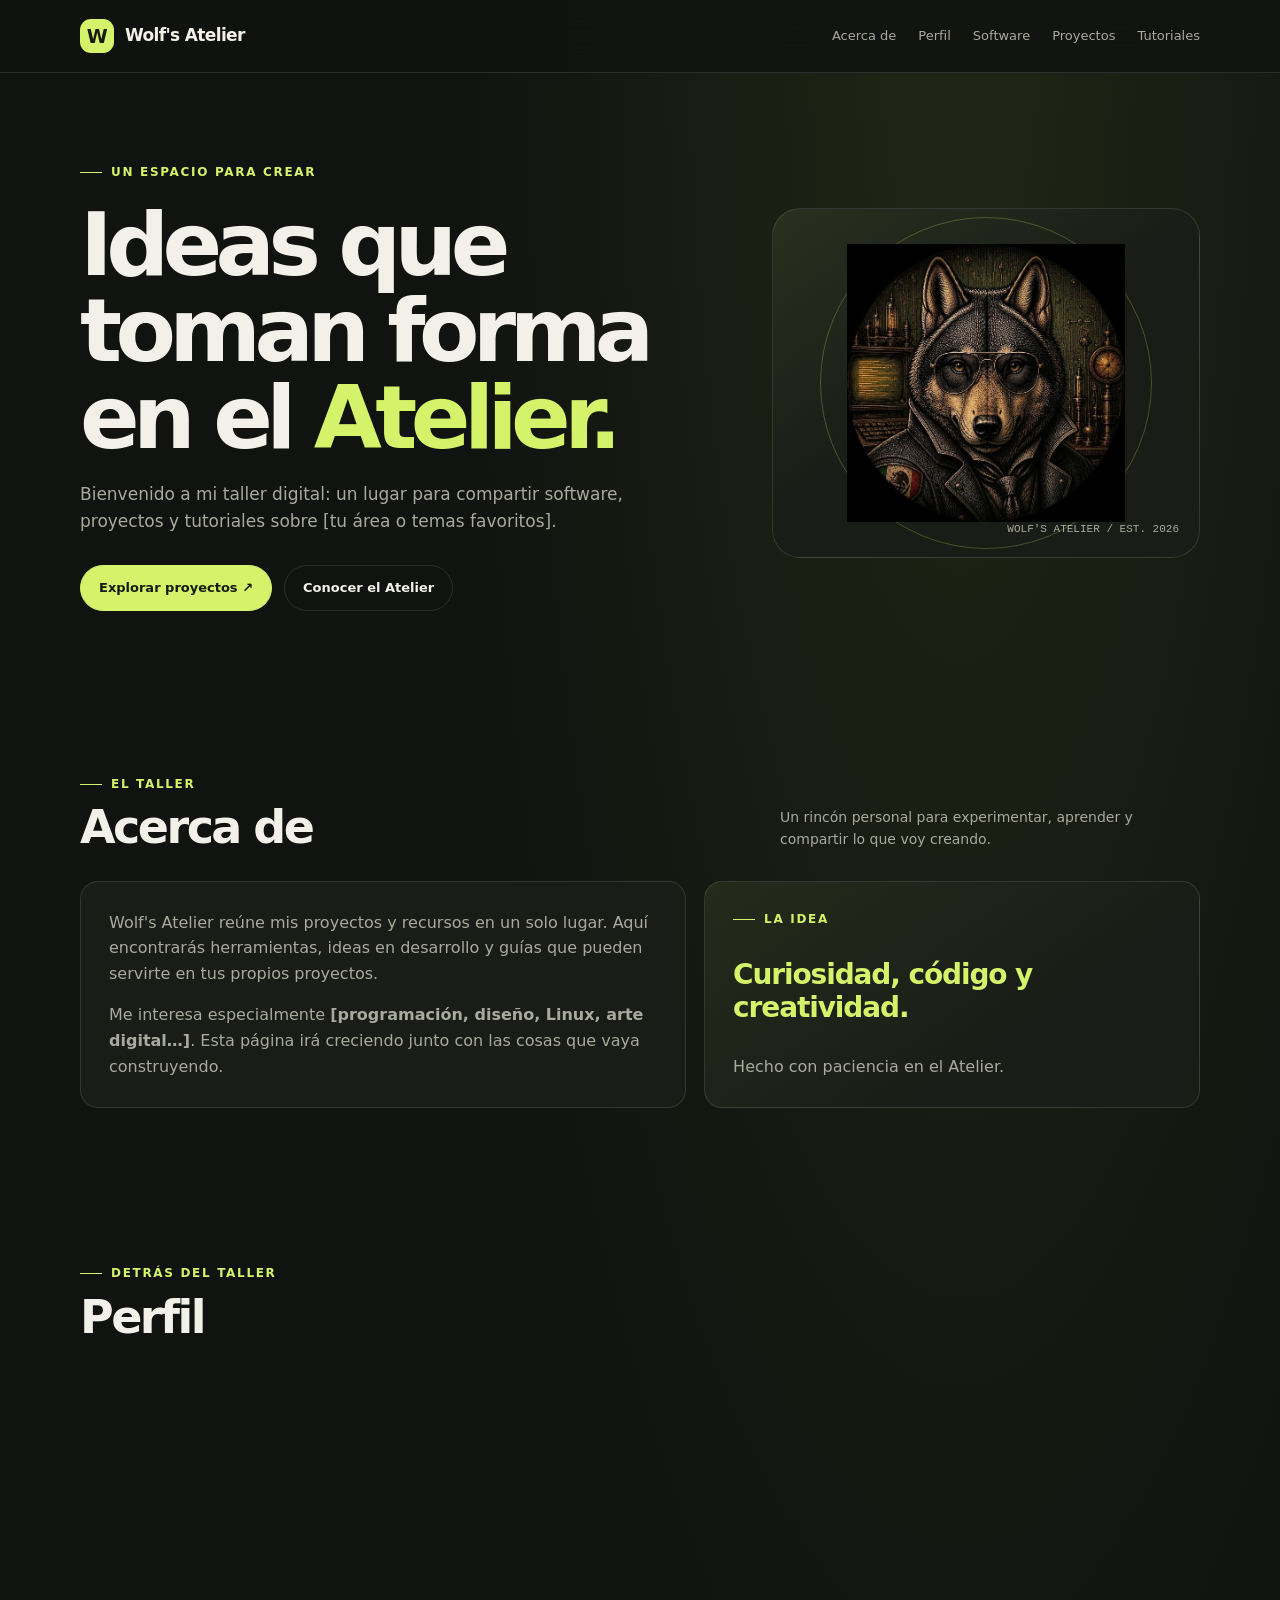
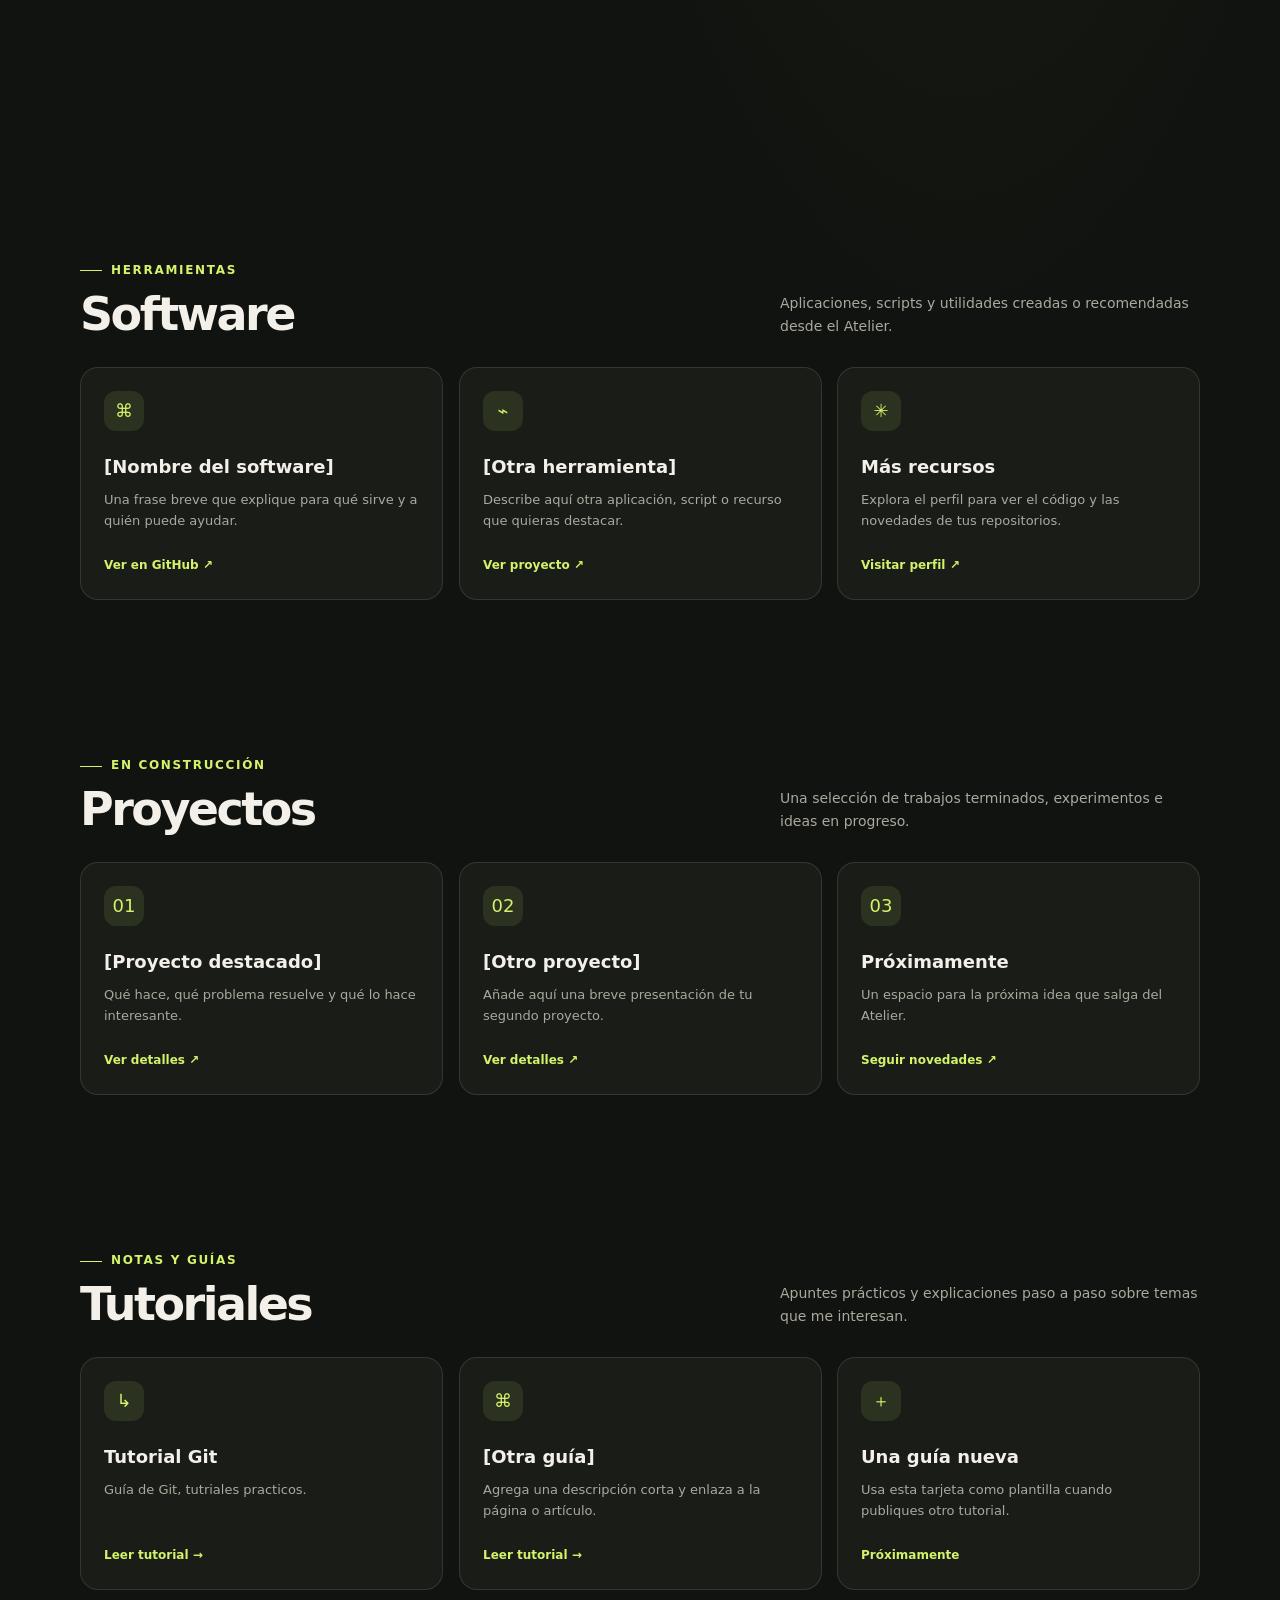
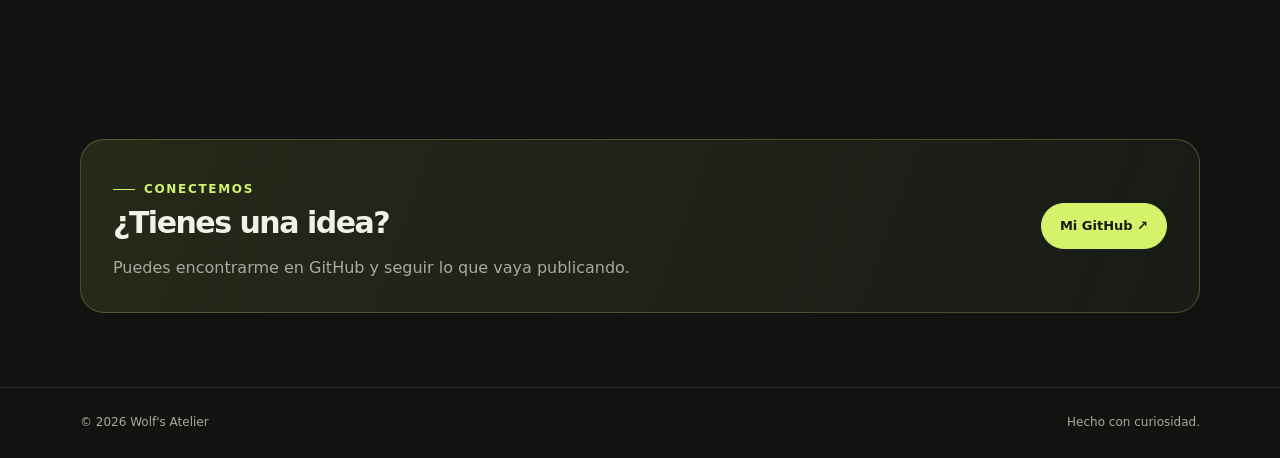
==== commit a9a06a45: "Agregar pagina nueva, modificar index" ====
--- a/index.html
+++ b/index.html
@@ -241,7 +241,7 @@
       .wolf-symbol {
         position: relative;
         z-index: 1;
-        width: 99%;
+        width: 100%;
         height: 80%;
         background-image: url("frontal.jpeg");
         background-position: center;
@@ -817,11 +817,9 @@
           <div class="cards">
             <article class="card">
               <div class="card-icon" aria-hidden="true">↳</div>
-              <h3>[Título del tutorial]</h3>
-              <p>
-                Resume en una línea qué aprenderá la persona que lea esta guía.
-              </p>
-              <a class="card-link" href="#">Leer tutorial →</a>
+              <h3>Tutorial Git</h3>
+              <p>Guía de Git, tutriales practicos.</p>
+              <a class="card-link" href="tutorial-git.html">Leer tutorial →</a>
             </article>
 
             <article class="card">
@@ -869,7 +867,7 @@
     <footer>
       <div class="wrap footer-inner">
         <span>© <span id="year"></span> Wolf's Atelier</span>
-        <span>Hecho con curiosidad y ☕</span>
+        <span>Hecho con curiosidad.</span>
       </div>
     </footer>
 
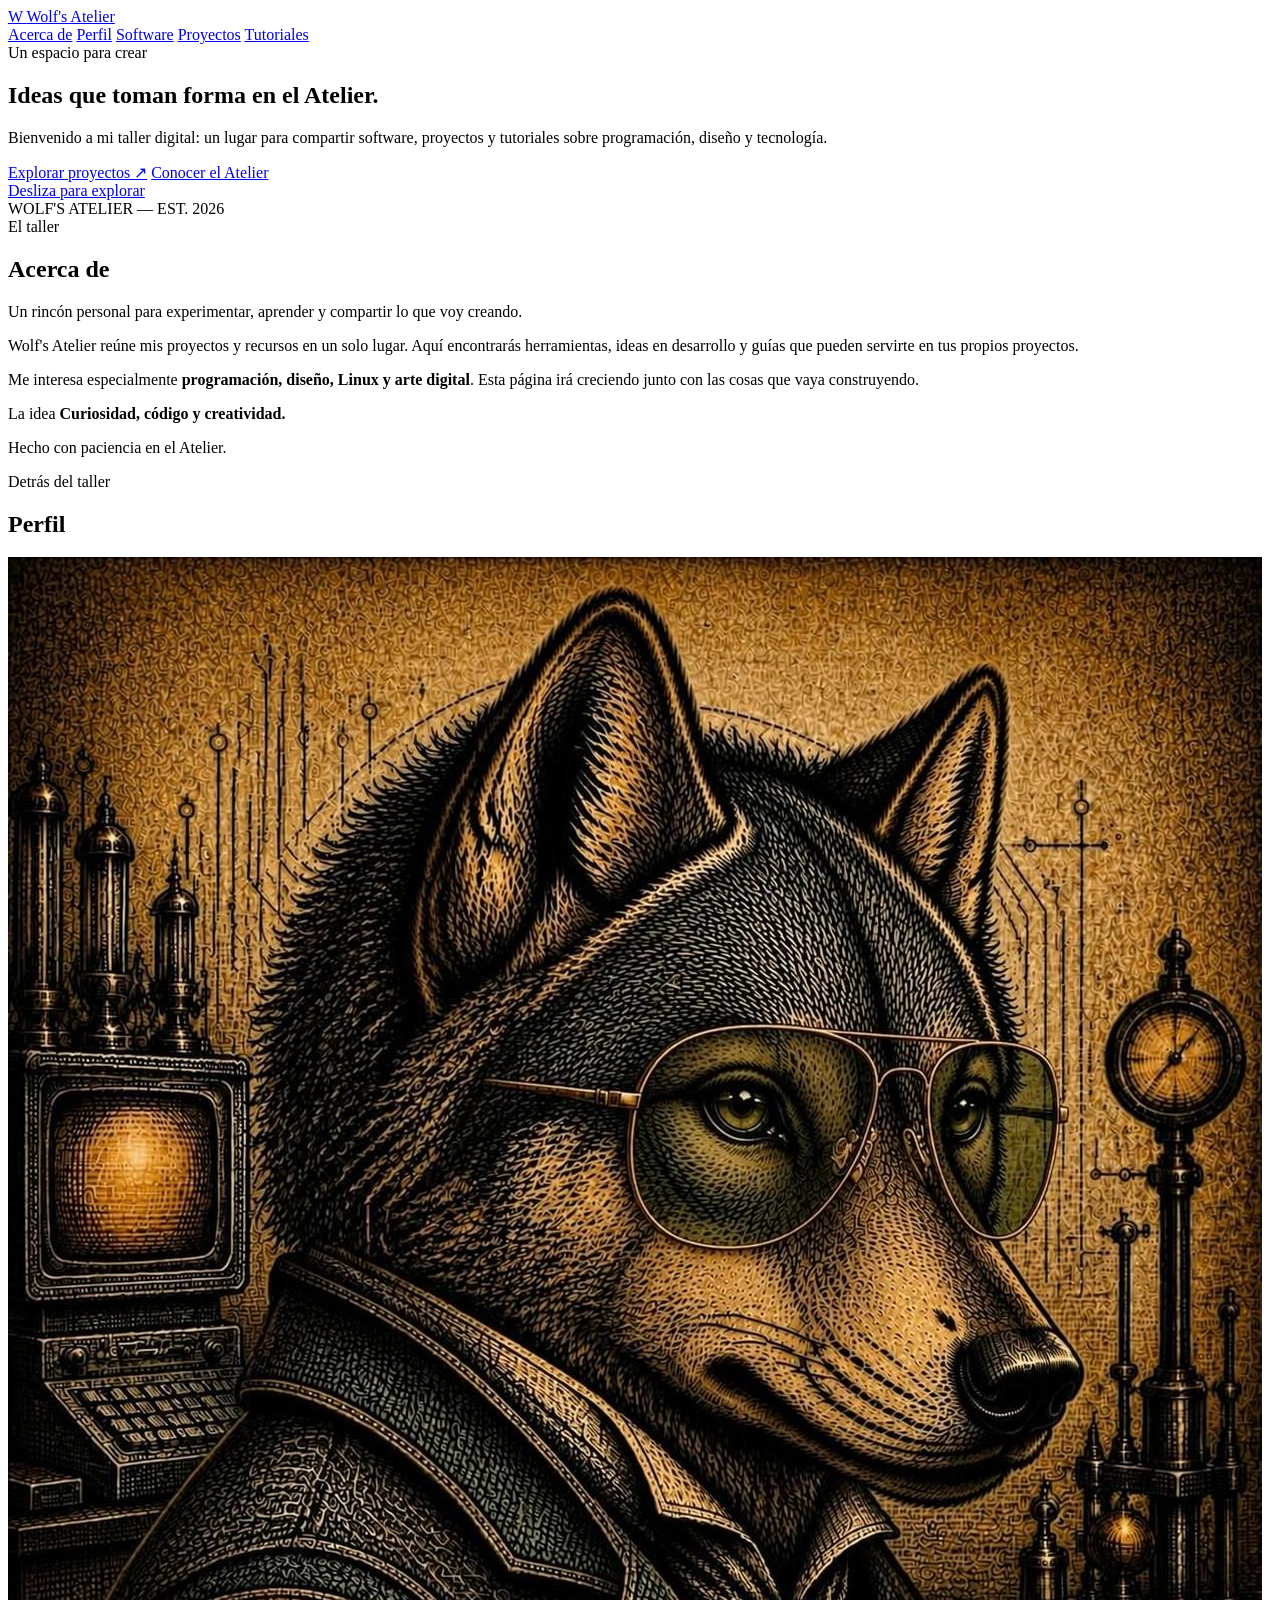
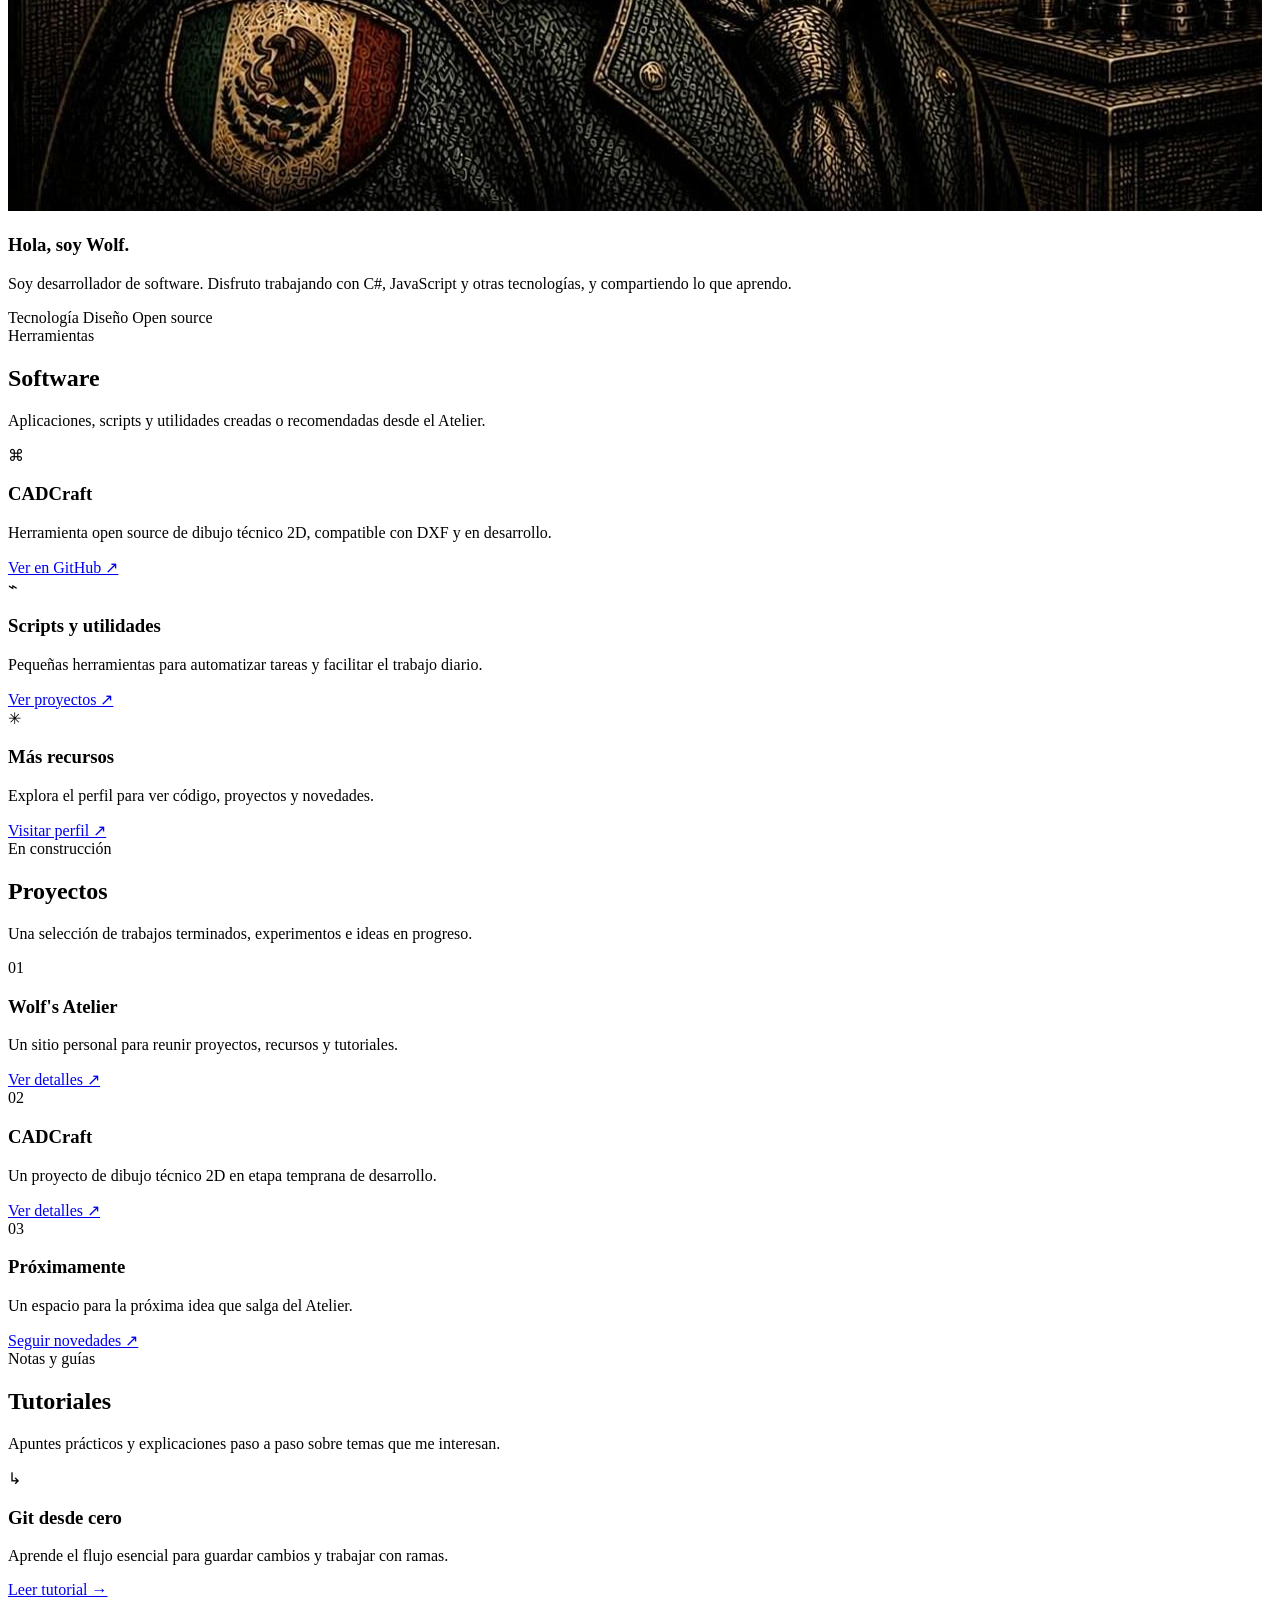
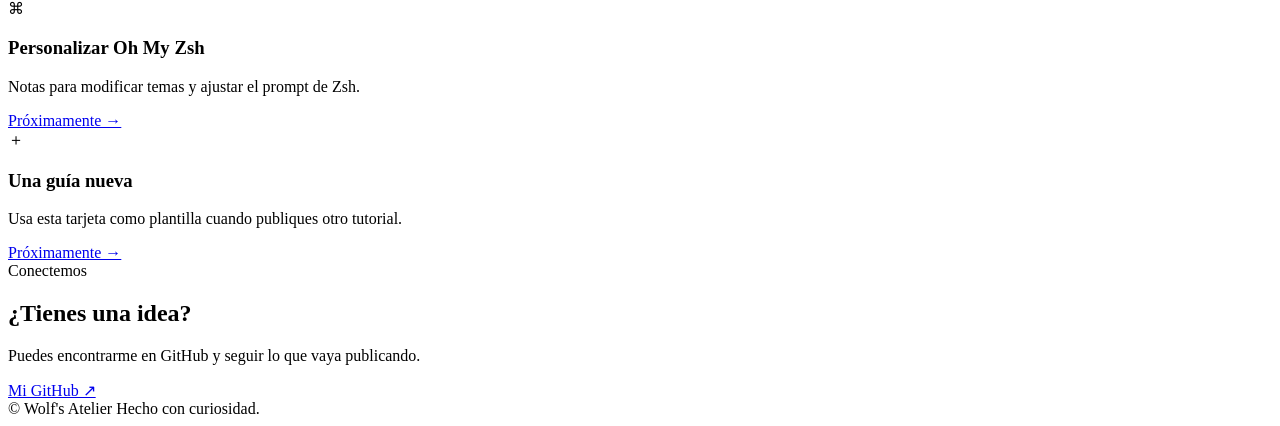
==== commit 70113ce7: "update index and tutorial-git html files update index and tutorial-git html files" ====
--- a/index.html
+++ b/index.html
@@ -9,575 +9,12 @@
       content="Wolf's Atelier: software, proyectos y tutoriales."
     />
     <title>Wolf's Atelier — Ideas hechas a mano</title>
-
-    <style>
-      :root {
-        color-scheme: dark;
-        --bg: #111310;
-        --surface: #191c17;
-        --surface-light: #20241d;
-        --text: #f2f0e8;
-        --muted: #aaa99e;
-        --accent: #d5f36a;
-        --line: rgba(242, 240, 232, 0.12);
-        --radius: 18px;
-        --max-width: 1120px;
-      }
-
-      * {
-        box-sizing: border-box;
-      }
-
-      html {
-        scroll-behavior: smooth;
-        scroll-padding-top: 90px;
-      }
-
-      body {
-        margin: 0;
-        background:
-          radial-gradient(
-            ellipse at 75% 0%,
-            rgba(146, 177, 59, 0.12),
-            transparent 32rem
-          ),
-          var(--bg);
-        color: var(--text);
-        font-family:
-          Inter,
-          ui-sans-serif,
-          system-ui,
-          -apple-system,
-          BlinkMacSystemFont,
-          "Segoe UI",
-          sans-serif;
-        line-height: 1.6;
-      }
-
-      a {
-        color: inherit;
-        text-decoration: none;
-      }
-      a:focus-visible {
-        outline: 2px solid var(--accent);
-        outline-offset: 4px;
-      }
-
-      .wrap {
-        width: min(var(--max-width), calc(100% - 40px));
-        margin-inline: auto;
-      }
-
-      header {
-        position: sticky;
-        top: 0;
-        z-index: 10;
-        background: rgba(17, 19, 16, 0.88);
-        border-bottom: 1px solid var(--line);
-        backdrop-filter: blur(16px);
-      }
-
-      .nav {
-        min-height: 72px;
-        display: flex;
-        align-items: center;
-        justify-content: space-between;
-        gap: 24px;
-      }
-
-      .brand {
-        display: flex;
-        align-items: center;
-        gap: 11px;
-        font-weight: 750;
-        letter-spacing: -0.04em;
-      }
-
-      .brand-mark {
-        width: 34px;
-        height: 34px;
-        display: grid;
-        place-items: center;
-        border-radius: 11px;
-        background: var(--accent);
-        color: #171a12;
-        font-size: 19px;
-      }
-
-      .brand span:last-child {
-        font-size: 17px;
-      }
-
-      nav {
-        display: flex;
-        flex-wrap: wrap;
-        gap: 22px;
-        color: var(--muted);
-        font-size: 13px;
-      }
-
-      nav a:hover {
-        color: var(--accent);
-      }
-
-      .hero {
-        min-height: 590px;
-        display: grid;
-        grid-template-columns: 1.2fr 0.8fr;
-        align-items: center;
-        gap: 50px;
-        padding-block: 82px;
-      }
-
-      .eyebrow {
-        display: inline-flex;
-        align-items: center;
-        gap: 9px;
-        color: var(--accent);
-        font-size: 12px;
-        font-weight: 700;
-        letter-spacing: 0.14em;
-        text-transform: uppercase;
-      }
-
-      .eyebrow::before {
-        content: "";
-        width: 22px;
-        height: 1px;
-        background: currentColor;
-      }
-
-      h1,
-      h2,
-      h3,
-      p {
-        margin-top: 0;
-      }
-
-      h1 {
-        max-width: 740px;
-        margin: 20px 0;
-        font-size: clamp(48px, 8vw, 88px);
-        line-height: 0.98;
-        letter-spacing: -0.075em;
-      }
-
-      h1 span {
-        color: var(--accent);
-      }
-
-      .hero-copy {
-        max-width: 570px;
-        color: var(--muted);
-        font-size: 17px;
-      }
-
-      .actions {
-        display: flex;
-        flex-wrap: wrap;
-        gap: 12px;
-        margin-top: 30px;
-      }
-
-      .button {
-        display: inline-flex;
-        align-items: center;
-        justify-content: center;
-        min-height: 46px;
-        padding: 0 18px;
-        border: 1px solid var(--line);
-        border-radius: 999px;
-        font-size: 13px;
-        font-weight: 700;
-        transition:
-          transform 0.2s,
-          background 0.2s;
-      }
-
-      .button:hover {
-        transform: translateY(-2px);
-      }
-
-      .button.primary {
-        border-color: var(--accent);
-        background: var(--accent);
-        color: #171a12;
-      }
-
-      .button.secondary:hover {
-        background: var(--surface-light);
-      }
-
-      .hero-art {
-        position: relative;
-        min-height: 350px;
-        display: grid;
-        place-items: center;
-        overflow: hidden;
-        border: 1px solid var(--line);
-        border-radius: 28px;
-        background:
-          linear-gradient(145deg, rgba(213, 243, 106, 0.09), transparent 50%),
-          var(--surface);
-      }
-
-      .hero-art::before,
-      .hero-art::after {
-        content: "";
-        position: absolute;
-        border: 1px solid rgba(213, 243, 106, 0.25);
-        border-radius: 50%;
-      }
-
-      .hero-art::before {
-        width: 260px;
-        height: 260px;
-      }
-      .hero-art::after {
-        width: 330px;
-        height: 330px;
-      }
-
-      .wolf-symbol {
-        position: relative;
-        z-index: 1;
-        width: 100%;
-        height: 80%;
-        background-image: url("frontal.jpeg");
-        background-position: center;
-        background-repeat: no-repeat;
-        background-size: contain;
-      }
-
-      .art-label {
-        position: absolute;
-        right: 20px;
-        bottom: 18px;
-        color: var(--muted);
-        font-family: ui-monospace, SFMono-Regular, Menlo, monospace;
-        font-size: 11px;
-      }
-
-      section {
-        padding-block: 74px;
-      }
-
-      .section-head {
-        display: flex;
-        align-items: end;
-        justify-content: space-between;
-        gap: 24px;
-        margin-bottom: 28px;
-      }
-
-      .section-head h2 {
-        margin: 8px 0 0;
-        font-size: clamp(30px, 4vw, 46px);
-        letter-spacing: -0.055em;
-        line-height: 1.1;
-      }
-
-      .section-head p {
-        max-width: 420px;
-        margin-bottom: 2px;
-        color: var(--muted);
-        font-size: 14px;
-      }
-
-      .about-grid {
-        display: grid;
-        grid-template-columns: 1.1fr 0.9fr;
-        gap: 18px;
-      }
-
-      .panel,
-      .card {
-        border: 1px solid var(--line);
-        border-radius: var(--radius);
-        background: var(--surface);
-      }
-
-      .panel {
-        padding: 28px;
-      }
-      .panel p {
-        color: var(--muted);
-      }
-      .panel p:last-child {
-        margin-bottom: 0;
-      }
-
-      .note {
-        display: flex;
-        flex-direction: column;
-        justify-content: space-between;
-        min-height: 220px;
-        background: linear-gradient(145deg, #252b1b, #191c17 70%);
-      }
-
-      .note strong {
-        color: var(--accent);
-        font-size: 28px;
-        letter-spacing: -0.04em;
-        line-height: 1.2;
-      }
-
-      .cards {
-        display: grid;
-        grid-template-columns: repeat(3, 1fr);
-        gap: 16px;
-      }
-
-      .card {
-        min-height: 210px;
-        padding: 23px;
-        transition:
-          transform 0.2s,
-          border-color 0.2s;
-      }
-
-      .card:hover {
-        transform: translateY(-4px);
-        border-color: rgba(213, 243, 106, 0.45);
-      }
-
-      .card-icon {
-        width: 40px;
-        height: 40px;
-        display: grid;
-        place-items: center;
-        margin-bottom: 22px;
-        border-radius: 12px;
-        background: rgba(213, 243, 106, 0.1);
-        color: var(--accent);
-        font-size: 18px;
-      }
-
-      .card h3 {
-        margin-bottom: 8px;
-        font-size: 18px;
-      }
-      .card p {
-        min-height: 48px;
-        color: var(--muted);
-        font-size: 13px;
-      }
-
-      .card-link {
-        color: var(--accent);
-        font-size: 12px;
-        font-weight: 700;
-      }
-
-      .profile {
-        display: grid;
-        grid-template-columns: 0.7fr 1.3fr;
-        gap: 28px;
-        align-items: center;
-        padding: 32px;
-        border: 1px solid var(--line);
-        border-radius: 24px;
-        background: linear-gradient(
-          120deg,
-          var(--surface-light),
-          var(--surface)
-        );
-      }
-
-      .avatar {
-        min-height: 220px;
-        display: grid;
-        place-items: center;
-        border-radius: 18px;
-        background:
-          radial-gradient(circle, rgba(213, 243, 106, 0.18), transparent 60%),
-          #151812;
-        color: var(--accent);
-        font-size: 86px;
-      }
-
-      .profile h3 {
-        margin-bottom: 10px;
-        font-size: 27px;
-        letter-spacing: -0.04em;
-      }
-
-      .profile p {
-        color: var(--muted);
-      }
-
-      .tags {
-        display: flex;
-        flex-wrap: wrap;
-        gap: 8px;
-        margin-top: 18px;
-      }
-
-      .tag {
-        padding: 6px 10px;
-        border: 1px solid var(--line);
-        border-radius: 999px;
-        color: var(--muted);
-        font-size: 11px;
-      }
-
-      .contact {
-        display: flex;
-        align-items: center;
-        justify-content: space-between;
-        gap: 24px;
-        padding: 32px;
-        border: 1px solid rgba(213, 243, 106, 0.24);
-        border-radius: 24px;
-        background: linear-gradient(
-          110deg,
-          rgba(213, 243, 106, 0.1),
-          var(--surface)
-        );
-      }
-
-      .contact h2 {
-        margin-bottom: 8px;
-        font-size: 30px;
-        letter-spacing: -0.05em;
-      }
-
-      .contact p {
-        margin-bottom: 0;
-        color: var(--muted);
-      }
-
-      footer {
-        padding-block: 25px;
-        border-top: 1px solid var(--line);
-        color: var(--muted);
-        font-size: 12px;
-      }
-
-      .footer-inner {
-        display: flex;
-        justify-content: space-between;
-        gap: 16px;
-      }
-
-      /* Animaciones: solo se activan si JavaScript está funcionando. */
-      .js-motion .reveal {
-        opacity: 0;
-        transition:
-          opacity 750ms ease,
-          transform 750ms cubic-bezier(0.2, 0.7, 0.2, 1),
-          clip-path 900ms cubic-bezier(0.2, 0.7, 0.2, 1);
-        will-change: opacity, transform, clip-path;
-      }
-
-      /* Primera fila: portada desde la izquierda. */
-      .js-motion .from-left {
-        transform: translateX(-70px);
-      }
-
-      /* Segunda fila: Acerca de desde la derecha. */
-      .js-motion .from-right {
-        transform: translateX(70px);
-      }
-
-      /* Perfil: efecto de persiana vertical. */
-      .js-motion .blinds {
-        clip-path: inset(0 0 100% 0);
-      }
-
-      /* Software: tarjetas con giro 3D. */
-      .js-motion .flip {
-        transform: perspective(900px) rotateY(-75deg) translateY(15px);
-        transform-origin: left center;
-      }
-
-      /* Proyectos: tarjetas desde arriba. */
-      .js-motion .from-top {
-        transform: translateY(-65px);
-      }
-
-      /* Tutoriales: tarjetas desde la derecha. */
-      .js-motion .tutorial-slide {
-        transform: translateX(80px);
-      }
-
-      .js-motion .reveal.is-visible {
-        opacity: 1;
-        transform: none;
-        clip-path: inset(0 0 0 0);
-      }
-
-      /* Aparición escalonada de las tarjetas */
-      #software .card:nth-child(2),
-      #proyectos .card:nth-child(2),
-      #tutoriales .card:nth-child(2) {
-        transition-delay: 120ms;
-      }
-
-      #software .card:nth-child(3),
-      #proyectos .card:nth-child(3),
-      #tutoriales .card:nth-child(3) {
-        transition-delay: 240ms;
-      }
-
-      @media (max-width: 760px) {
-        .nav {
-          align-items: flex-start;
-          flex-direction: column;
-          padding-block: 15px;
-        }
-
-        nav {
-          gap: 10px 17px;
-        }
-
-        .hero {
-          min-height: auto;
-          grid-template-columns: 1fr;
-          padding-block: 58px;
-        }
-
-        .hero-art {
-          min-height: 260px;
-        }
-
-        .about-grid,
-        .profile {
-          grid-template-columns: 1fr;
-        }
-        .cards {
-          grid-template-columns: 1fr;
-        }
-
-        .section-head {
-          align-items: flex-start;
-          flex-direction: column;
-        }
-
-        .contact {
-          align-items: flex-start;
-          flex-direction: column;
-        }
-      }
-
-      @media (prefers-reduced-motion: reduce) {
-        html {
-          scroll-behavior: auto;
-        }
-
-        .js-motion .reveal,
-        .js-motion .reveal.is-visible {
-          opacity: 1;
-          transform: none;
-          clip-path: none;
-          transition: none;
-        }
-      }
-    </style>
+    <link rel="stylesheet" href="assets/css/style.css" />
+    <script src="assets/js/main.js" defer></script>
   </head>
 
   <body>
-    <header>
+    <header class="site-header">
       <div class="wrap nav">
         <a class="brand" href="#inicio" aria-label="Wolf's Atelier, inicio">
           <span class="brand-mark">W</span>
@@ -595,35 +32,36 @@
     </header>
 
     <main>
+      <section class="hero" id="inicio">
+        <div class="hero-backdrop" aria-hidden="true"></div>
+        <div class="hero-overlay" aria-hidden="true"></div>
+
+        <div class="wrap hero-content reveal from-left">
+          <span class="eyebrow">Un espacio para crear</span>
+          <h1>Ideas que toman forma en el <span>Atelier.</span></h1>
+          <p class="hero-copy">
+            Bienvenido a mi taller digital: un lugar para compartir software,
+            proyectos y tutoriales sobre programación, diseño y tecnología.
+          </p>
+
+          <div class="actions">
+            <a class="button primary" href="#proyectos"
+              >Explorar proyectos <span aria-hidden="true">↗</span></a
+            >
+            <a class="button secondary" href="#acerca">Conocer el Atelier</a>
+          </div>
+
+          <a class="scroll-cue" href="#acerca">
+            <span class="scroll-line" aria-hidden="true"></span>
+            Desliza para explorar
+          </a>
+        </div>
+
+        <div class="hero-caption">WOLF'S ATELIER <span>—</span> EST. 2026</div>
+      </section>
+
       <div class="wrap">
-        <section class="hero" id="inicio">
-          <div>
-            <span class="eyebrow">Un espacio para crear</span>
-            <h1>Ideas que toman forma en el <span>Atelier.</span></h1>
-            <p class="hero-copy">
-              Bienvenido a mi taller digital: un lugar para compartir software,
-              proyectos y tutoriales sobre [tu área o temas favoritos].
-            </p>
-            <div class="actions">
-              <a class="button primary" href="#proyectos"
-                >Explorar proyectos ↗</a
-              >
-              <a class="button secondary" href="#acerca">Conocer el Atelier</a>
-            </div>
-          </div>
-
-          <div class="hero-art" aria-label="Emblema decorativo del Atelier">
-            <div
-              class="wolf-symbol"
-              role="img"
-              aria-label="Wolf's Altier"
-              aria-hidden="true"
-            ></div>
-            <span class="art-label">WOLF'S ATELIER / EST. 2026</span>
-          </div>
-        </section>
-
-        <section id="acerca">
+        <section id="acerca" class="section reveal from-right">
           <div class="section-head">
             <div>
               <span class="eyebrow">El taller</span>
@@ -644,7 +82,7 @@
               </p>
               <p>
                 Me interesa especialmente
-                <strong>[programación, diseño, Linux, arte digital…]</strong>.
+                <strong>programación, diseño, Linux y arte digital</strong>.
                 Esta página irá creciendo junto con las cosas que vaya
                 construyendo.
               </p>
@@ -658,7 +96,7 @@
           </div>
         </section>
 
-        <section id="perfil">
+        <section id="perfil" class="section">
           <div class="section-head">
             <div>
               <span class="eyebrow">Detrás del taller</span>
@@ -666,26 +104,26 @@
             </div>
           </div>
 
-          <div class="profile">
-            <div class="avatar" aria-hidden="true">
-              <img src="perfil.jpeg" width="75%" />
-            </div>
-            <div>
-              <h3>Hola, Wolf's Altier.</h3>
-              <p>
-                Soy un desarrollador de codigo. Disfruto trabajando en C#,
-                JavaScript, entre otros y compartiendo lo que aprendo.
+          <div class="profile reveal blinds">
+            <div class="avatar">
+              <img src="perfil.jpeg" alt="Retrato de Wolf" />
+            </div>
+            <div>
+              <h3>Hola, soy Wolf.</h3>
+              <p>
+                Soy desarrollador de software. Disfruto trabajando con C#,
+                JavaScript y otras tecnologías, y compartiendo lo que aprendo.
               </p>
               <div class="tags">
-                <span class="tag">[Tecnología]</span>
-                <span class="tag">[Diseño]</span>
-                <span class="tag">[Open source]</span>
+                <span class="tag">Tecnología</span>
+                <span class="tag">Diseño</span>
+                <span class="tag">Open source</span>
               </div>
             </div>
           </div>
         </section>
 
-        <section id="software">
+        <section id="software" class="section">
           <div class="section-head">
             <div>
               <span class="eyebrow">Herramientas</span>
@@ -698,12 +136,12 @@
           </div>
 
           <div class="cards">
-            <article class="card">
+            <article class="card reveal flip">
               <div class="card-icon" aria-hidden="true">⌘</div>
-              <h3>[Nombre del software]</h3>
-              <p>
-                Una frase breve que explique para qué sirve y a quién puede
-                ayudar.
+              <h3>CADCraft</h3>
+              <p>
+                Herramienta open source de dibujo técnico 2D, compatible con DXF
+                y en desarrollo.
               </p>
               <a
                 class="card-link"
@@ -714,29 +152,26 @@
               >
             </article>
 
-            <article class="card">
+            <article class="card reveal flip">
               <div class="card-icon" aria-hidden="true">⌁</div>
-              <h3>[Otra herramienta]</h3>
-              <p>
-                Describe aquí otra aplicación, script o recurso que quieras
-                destacar.
-              </p>
-              <a
-                class="card-link"
-                href="https://github.com/wolfsatelier"
-                target="_blank"
-                rel="noreferrer"
-                >Ver proyecto ↗</a
-              >
-            </article>
-
-            <article class="card">
+              <h3>Scripts y utilidades</h3>
+              <p>
+                Pequeñas herramientas para automatizar tareas y facilitar el
+                trabajo diario.
+              </p>
+              <a
+                class="card-link"
+                href="https://github.com/wolfsatelier"
+                target="_blank"
+                rel="noreferrer"
+                >Ver proyectos ↗</a
+              >
+            </article>
+
+            <article class="card reveal flip">
               <div class="card-icon" aria-hidden="true">✳</div>
               <h3>Más recursos</h3>
-              <p>
-                Explora el perfil para ver el código y las novedades de tus
-                repositorios.
-              </p>
+              <p>Explora el perfil para ver código, proyectos y novedades.</p>
               <a
                 class="card-link"
                 href="https://github.com/wolfsatelier"
@@ -748,7 +183,7 @@
           </div>
         </section>
 
-        <section id="proyectos">
+        <section id="proyectos" class="section">
           <div class="section-head">
             <div>
               <span class="eyebrow">En construcción</span>
@@ -761,10 +196,12 @@
           </div>
 
           <div class="cards">
-            <article class="card">
+            <article class="card reveal from-top">
               <div class="card-icon" aria-hidden="true">01</div>
-              <h3>[Proyecto destacado]</h3>
-              <p>Qué hace, qué problema resuelve y qué lo hace interesante.</p>
+              <h3>Wolf's Atelier</h3>
+              <p>
+                Un sitio personal para reunir proyectos, recursos y tutoriales.
+              </p>
               <a
                 class="card-link"
                 href="https://github.com/wolfsatelier"
@@ -774,10 +211,13 @@
               >
             </article>
 
-            <article class="card">
+            <article class="card reveal from-top">
               <div class="card-icon" aria-hidden="true">02</div>
-              <h3>[Otro proyecto]</h3>
-              <p>Añade aquí una breve presentación de tu segundo proyecto.</p>
+              <h3>CADCraft</h3>
+              <p>
+                Un proyecto de dibujo técnico 2D en etapa temprana de
+                desarrollo.
+              </p>
               <a
                 class="card-link"
                 href="https://github.com/wolfsatelier"
@@ -787,7 +227,7 @@
               >
             </article>
 
-            <article class="card">
+            <article class="card reveal from-top">
               <div class="card-icon" aria-hidden="true">03</div>
               <h3>Próximamente</h3>
               <p>Un espacio para la próxima idea que salga del Atelier.</p>
@@ -802,7 +242,7 @@
           </div>
         </section>
 
-        <section id="tutoriales">
+        <section id="tutoriales" class="section">
           <div class="section-head">
             <div>
               <span class="eyebrow">Notas y guías</span>
@@ -815,34 +255,35 @@
           </div>
 
           <div class="cards">
-            <article class="card">
+            <article class="card reveal tutorial-slide">
               <div class="card-icon" aria-hidden="true">↳</div>
-              <h3>Tutorial Git</h3>
-              <p>Guía de Git, tutriales practicos.</p>
+              <h3>Git desde cero</h3>
+              <p>
+                Aprende el flujo esencial para guardar cambios y trabajar con
+                ramas.
+              </p>
               <a class="card-link" href="tutorial-git.html">Leer tutorial →</a>
             </article>
 
-            <article class="card">
+            <article class="card reveal tutorial-slide">
               <div class="card-icon" aria-hidden="true">⌘</div>
-              <h3>[Otra guía]</h3>
-              <p>
-                Agrega una descripción corta y enlaza a la página o artículo.
-              </p>
-              <a class="card-link" href="#">Leer tutorial →</a>
-            </article>
-
-            <article class="card">
+              <h3>Personalizar Oh My Zsh</h3>
+              <p>Notas para modificar temas y ajustar el prompt de Zsh.</p>
+              <a class="card-link" href="#tutoriales">Próximamente →</a>
+            </article>
+
+            <article class="card reveal tutorial-slide">
               <div class="card-icon" aria-hidden="true">＋</div>
               <h3>Una guía nueva</h3>
               <p>
                 Usa esta tarjeta como plantilla cuando publiques otro tutorial.
               </p>
-              <a class="card-link" href="#">Próximamente</a>
-            </article>
-          </div>
-        </section>
-
-        <section>
+              <a class="card-link" href="#tutoriales">Próximamente →</a>
+            </article>
+          </div>
+        </section>
+
+        <section class="section">
           <div class="contact">
             <div>
               <span class="eyebrow">Conectemos</span>
@@ -856,9 +297,8 @@
               href="https://github.com/wolfsatelier"
               target="_blank"
               rel="noreferrer"
+              >Mi GitHub ↗</a
             >
-              Mi GitHub ↗
-            </a>
           </div>
         </section>
       </div>
@@ -870,53 +310,5 @@
         <span>Hecho con curiosidad.</span>
       </div>
     </footer>
-
-    <script>
-      document.getElementById("year").textContent = new Date().getFullYear();
-
-      const animations = [
-        [".hero", "from-left"],
-        ["#acerca", "from-right"],
-        ["#perfil .profile", "blinds"],
-        ["#software .card", "flip"],
-        ["#proyectos .card", "from-top"],
-        ["#tutoriales .card", "tutorial-slide"],
-      ];
-
-      const revealItems = [];
-
-      animations.forEach(([selector, animation]) => {
-        document.querySelectorAll(selector).forEach((element) => {
-          element.classList.add("reveal", animation);
-          revealItems.push(element);
-        });
-      });
-
-      const reduceMotion = window.matchMedia(
-        "(prefers-reduced-motion: reduce)",
-      ).matches;
-
-      if (!reduceMotion && "IntersectionObserver" in window) {
-        document.documentElement.classList.add("js-motion");
-
-        const observer = new IntersectionObserver(
-          (entries) => {
-            entries.forEach((entry) => {
-              if (entry.isIntersecting) {
-                entry.target.classList.add("is-visible");
-              } else {
-                entry.target.classList.remove("is-visible");
-              }
-            });
-          },
-          {
-            threshold: 0.15,
-            rootMargin: "0px 0px -5% 0px",
-          },
-        );
-
-        revealItems.forEach((element) => observer.observe(element));
-      }
-    </script>
   </body>
 </html>
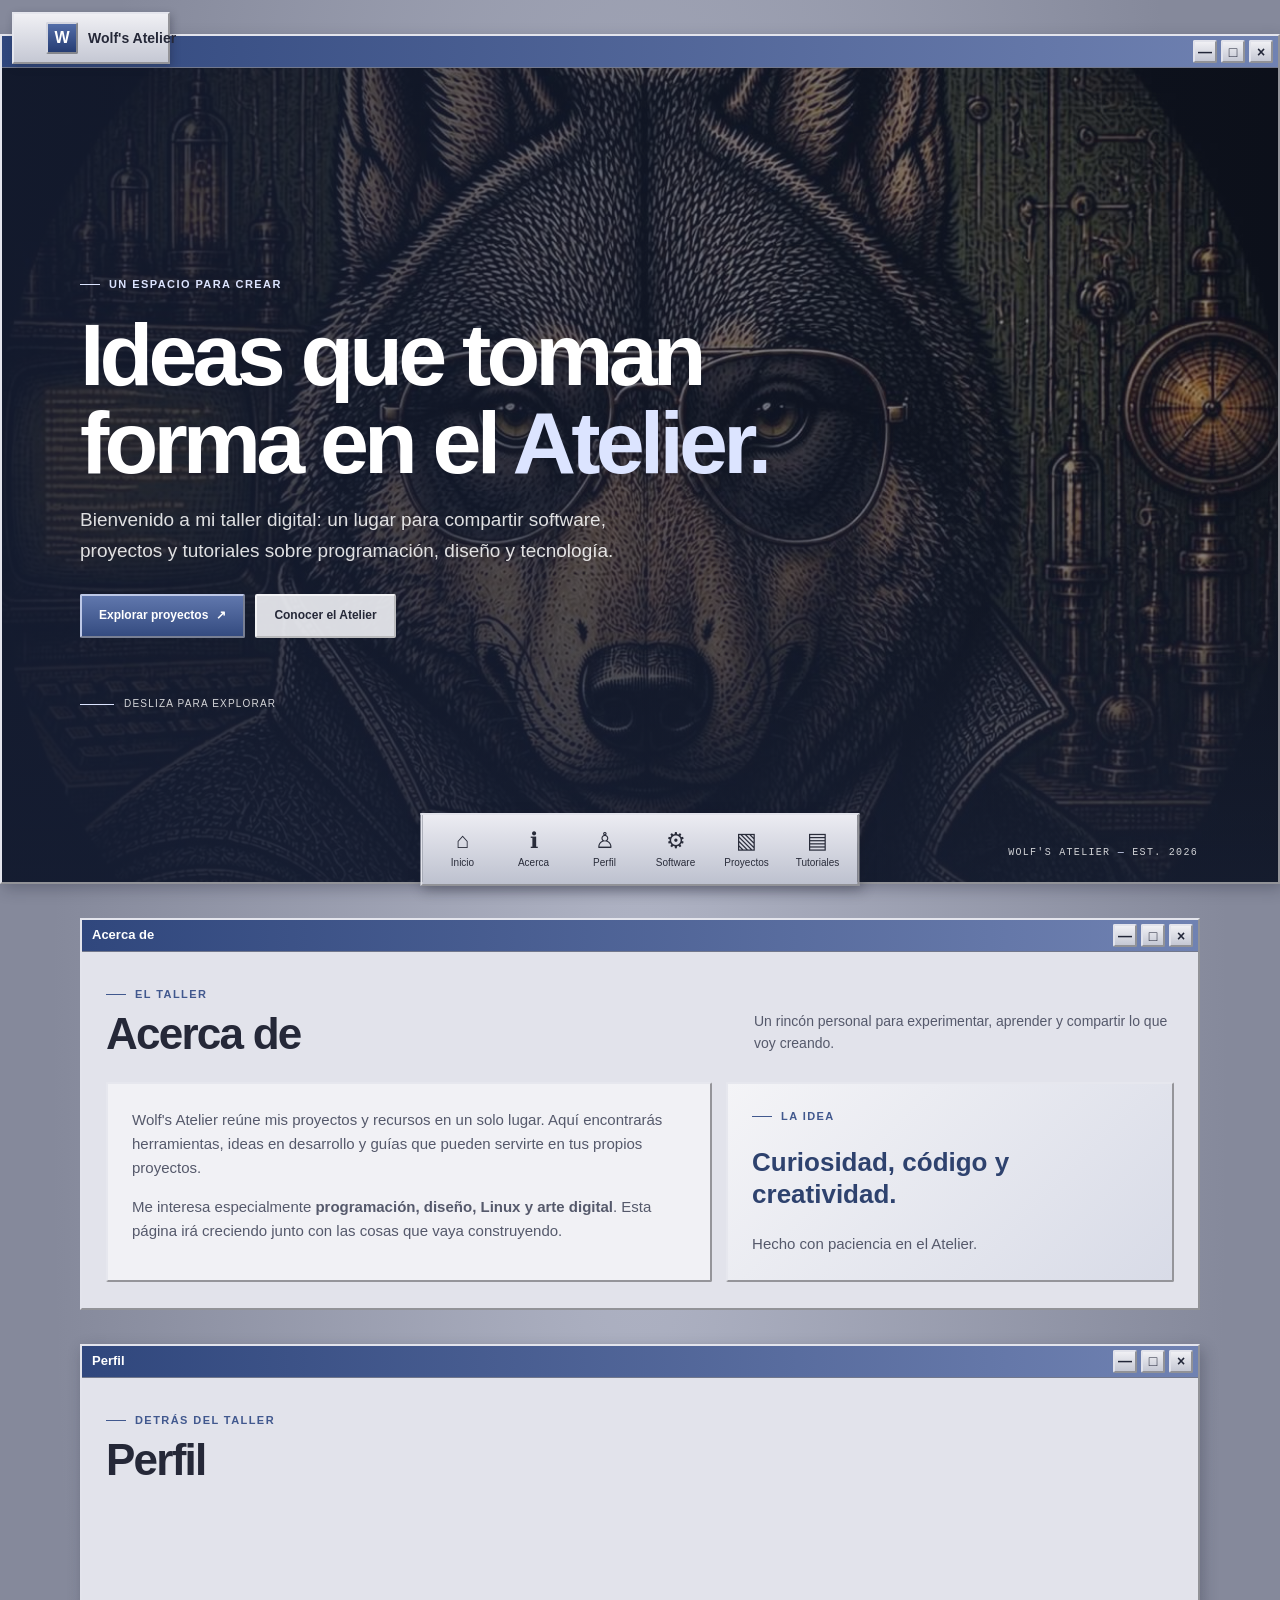
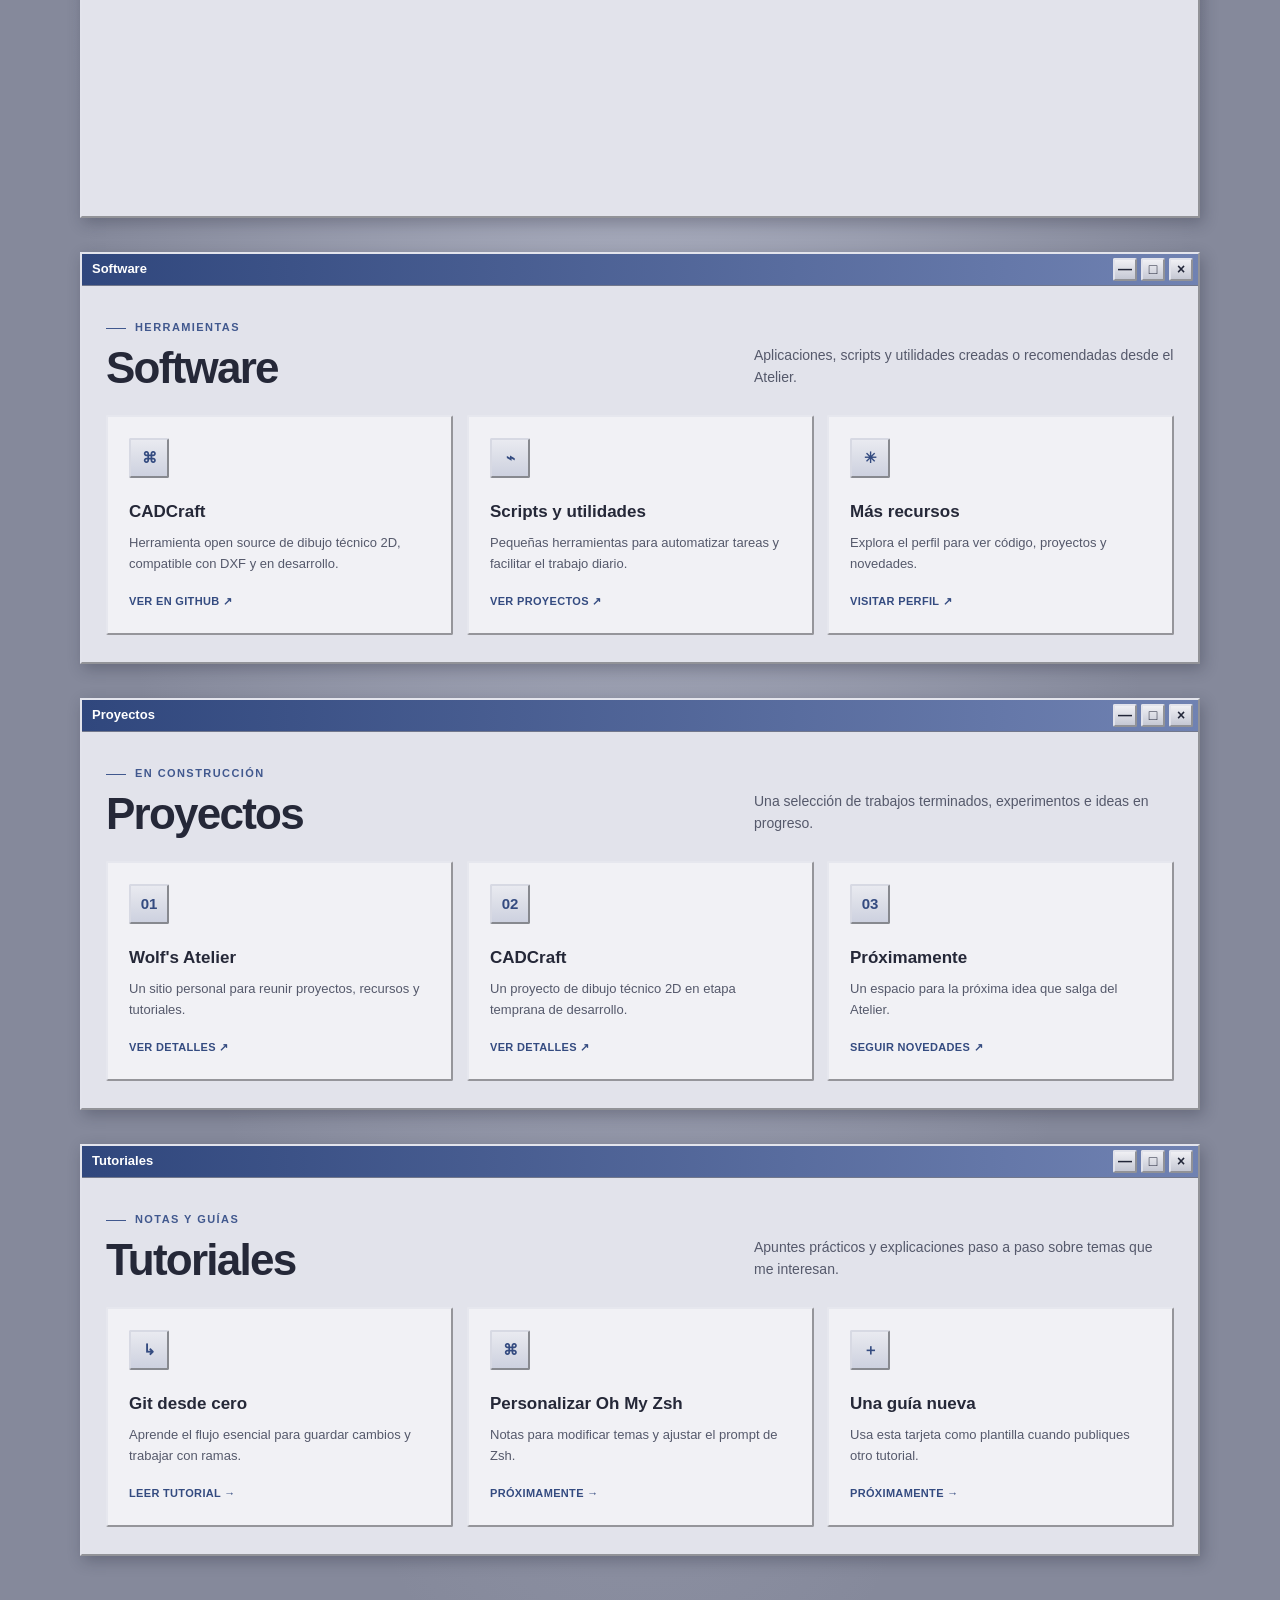
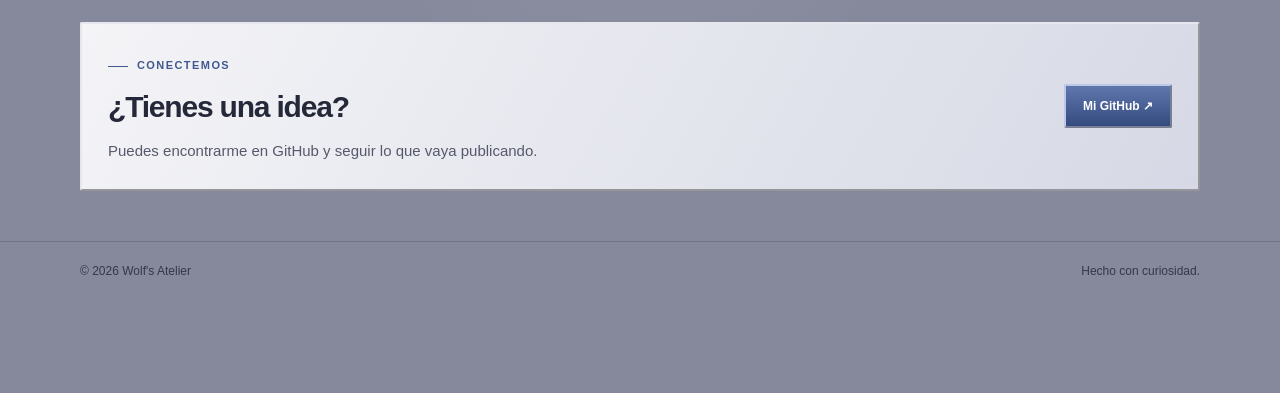
==== commit 10a1bc02: "cambio de estilo a claro" ====
--- a/index.html
+++ b/index.html
@@ -14,25 +14,33 @@
   </head>
 
   <body>
-    <header class="site-header">
+    <header class="site-header cde-panel">
       <div class="wrap nav">
         <a class="brand" href="#inicio" aria-label="Wolf's Atelier, inicio">
           <span class="brand-mark">W</span>
           <span>Wolf's Atelier</span>
         </a>
-
-        <nav aria-label="Navegación principal">
-          <a href="#acerca">Acerca de</a>
-          <a href="#perfil">Perfil</a>
-          <a href="#software">Software</a>
-          <a href="#proyectos">Proyectos</a>
-          <a href="#tutoriales">Tutoriales</a>
-        </nav>
       </div>
     </header>
+    <nav class="cde-dock" aria-label="Navegación principal">
+      <a href="#inicio" title="Inicio"><span>⌂</span><small>Inicio</small></a>
+      <a href="#acerca" title="Acerca de"
+        ><span>ℹ</span><small>Acerca</small></a
+      >
+      <a href="#perfil" title="Perfil"><span>♙</span><small>Perfil</small></a>
+      <a href="#software" title="Software"
+        ><span>⚙</span><small>Software</small></a
+      >
+      <a href="#proyectos" title="Proyectos"
+        ><span>▧</span><small>Proyectos</small></a
+      >
+      <a href="#tutoriales" title="Tutoriales"
+        ><span>▤</span><small>Tutoriales</small></a
+      >
+    </nav>
 
     <main>
-      <section class="hero" id="inicio">
+      <section class="hero cde-window" id="inicio">
         <div class="hero-backdrop" aria-hidden="true"></div>
         <div class="hero-overlay" aria-hidden="true"></div>
 
@@ -61,7 +69,7 @@
       </section>
 
       <div class="wrap">
-        <section id="acerca" class="section reveal from-right">
+        <section id="acerca" class="section reveal from-right cde-window">
           <div class="section-head">
             <div>
               <span class="eyebrow">El taller</span>
@@ -96,7 +104,7 @@
           </div>
         </section>
 
-        <section id="perfil" class="section">
+        <section id="perfil" class="section cde-window">
           <div class="section-head">
             <div>
               <span class="eyebrow">Detrás del taller</span>
@@ -123,7 +131,7 @@
           </div>
         </section>
 
-        <section id="software" class="section">
+        <section id="software" class="section cde-window">
           <div class="section-head">
             <div>
               <span class="eyebrow">Herramientas</span>
@@ -183,7 +191,7 @@
           </div>
         </section>
 
-        <section id="proyectos" class="section">
+        <section id="proyectos" class="section cde-window">
           <div class="section-head">
             <div>
               <span class="eyebrow">En construcción</span>
@@ -242,7 +250,7 @@
           </div>
         </section>
 
-        <section id="tutoriales" class="section">
+        <section id="tutoriales" class="section cde-window">
           <div class="section-head">
             <div>
               <span class="eyebrow">Notas y guías</span>
--- a/assets/css/style.css
+++ b/assets/css/style.css
@@ -0,0 +1,999 @@
+:root {
+  color-scheme: light;
+  --desktop: #85899b;
+  --window: #e2e3eb;
+  --window-light: #f1f1f5;
+  --window-dark: #c4c7d3;
+  --text: #252838;
+  --muted: #55596b;
+  --accent: #364f91;
+  --title-start: #30477d;
+  --title-end: #7082b2;
+  --line: #9296a6;
+  --max-width: 1120px;
+  --radius: 3px;
+  --shadow: 3px 5px 14px rgba(25, 28, 45, 0.28);
+}
+
+* {
+  box-sizing: border-box;
+}
+
+html {
+  scroll-behavior: smooth;
+  scroll-padding-top: 80px;
+}
+
+body {
+  min-width: 320px;
+  min-height: 100vh;
+  margin: 0;
+  padding-bottom: 92px;
+  background:
+    radial-gradient(ellipse at 50% 30%, #b0b4c5 0%, transparent 65%),
+    var(--desktop);
+  color: var(--text);
+  font-family: Arial, Helvetica, sans-serif;
+  font-size: 15px;
+  line-height: 1.6;
+}
+
+a {
+  color: inherit;
+  text-decoration: none;
+}
+
+a:focus-visible,
+button:focus-visible {
+  outline: 2px solid #203967;
+  outline-offset: 3px;
+}
+
+img {
+  display: block;
+  max-width: 100%;
+}
+
+button {
+  font: inherit;
+}
+
+.wrap {
+  width: min(var(--max-width), calc(100% - 40px));
+  margin-inline: auto;
+}
+
+h1,
+h2,
+h3,
+p {
+  margin-top: 0;
+}
+
+/* Barra superior */
+
+.site-header {
+  position: fixed;
+  z-index: 25;
+  top: 12px;
+  left: 12px;
+  width: auto;
+  border: 2px outset #e5e6ed;
+  background: linear-gradient(#f0f0f4, #c5c8d4);
+  box-shadow: 2px 3px 8px rgba(22, 25, 40, 0.28);
+}
+
+.tutorial-page .site-header {
+  position: sticky;
+  top: 0;
+  left: auto;
+  width: 100%;
+}
+
+.nav {
+  min-height: 48px;
+  display: flex;
+  align-items: center;
+  justify-content: space-between;
+  gap: 20px;
+  padding-inline: 12px;
+}
+
+.brand {
+  display: inline-flex;
+  align-items: center;
+  gap: 10px;
+  color: #252838;
+  font-size: 14px;
+  font-weight: 700;
+  white-space: nowrap;
+}
+
+.brand-mark {
+  width: 32px;
+  height: 32px;
+  display: grid;
+  place-items: center;
+  border: 2px outset #d4d6e0;
+  border-radius: 2px;
+  background: linear-gradient(#536da8, #263d73);
+  color: #fff;
+  font-size: 16px;
+}
+
+/* Dock inferior */
+
+.cde-dock {
+  position: fixed;
+  z-index: 40;
+  bottom: 14px;
+  left: 50%;
+  display: flex;
+  gap: 5px;
+  padding: 7px;
+  transform: translateX(-50%);
+  border: 2px outset #e2e3eb;
+  background: linear-gradient(#ececf2, #bdc1cf);
+  box-shadow: 2px 4px 12px rgba(22, 25, 40, 0.35);
+}
+
+.cde-dock a {
+  min-width: 66px;
+  display: grid;
+  justify-items: center;
+  gap: 2px;
+  padding: 5px;
+  border: 1px solid transparent;
+  color: #292c3a;
+  font-size: 11px;
+  text-align: center;
+}
+
+.cde-dock a:hover,
+.cde-dock a:focus-visible {
+  border: 2px outset #e2e3eb;
+  background: #d8dae4;
+}
+
+.cde-dock a span {
+  font-size: 22px;
+  line-height: 1.15;
+}
+
+.cde-dock small {
+  font-size: 10px;
+}
+
+/* Ventana de bienvenida */
+
+.hero {
+  position: relative;
+  min-height: min(850px, 100svh);
+  display: flex;
+  align-items: center;
+  overflow: hidden;
+  isolation: isolate;
+  background: #555f7d;
+}
+
+.hero-backdrop,
+.hero-overlay {
+  position: absolute;
+  z-index: -1;
+  inset: 0;
+}
+
+.hero-backdrop {
+  background-image: url("../../frontal.jpeg");
+  background-position: center 42%;
+  background-size: cover;
+  transform: scale(1.02);
+}
+
+.hero-overlay {
+  background:
+    linear-gradient(90deg, rgba(22, 30, 52, 0.85), rgba(32, 42, 68, 0.38)),
+    linear-gradient(0deg, rgba(21, 28, 47, 0.68), transparent 55%);
+}
+
+.hero-content {
+  padding-top: 100px;
+  padding-bottom: 70px;
+  color: #fff;
+}
+
+.eyebrow {
+  display: inline-flex;
+  align-items: center;
+  gap: 9px;
+  color: #41588e;
+  font-size: 11px;
+  font-weight: 700;
+  letter-spacing: 0.13em;
+  text-transform: uppercase;
+}
+
+.hero .eyebrow {
+  color: #dce4ff;
+}
+
+.eyebrow::before {
+  width: 20px;
+  height: 1px;
+  background: currentColor;
+  content: "";
+}
+
+.hero h1 {
+  max-width: 780px;
+  margin: 18px 0;
+  color: #fff;
+  font-size: clamp(46px, 8vw, 88px);
+  line-height: 1;
+  letter-spacing: -0.055em;
+}
+
+.hero h1 span {
+  color: #dce4ff;
+}
+
+.hero-copy {
+  max-width: 560px;
+  color: rgba(255, 255, 255, 0.86);
+  font-size: clamp(16px, 1.8vw, 19px);
+}
+
+.actions {
+  display: flex;
+  flex-wrap: wrap;
+  gap: 10px;
+  margin-top: 28px;
+}
+
+.button {
+  min-height: 44px;
+  display: inline-flex;
+  align-items: center;
+  justify-content: center;
+  gap: 8px;
+  padding: 0 17px;
+  border: 2px outset #e1e3ec;
+  border-radius: 2px;
+  background: linear-gradient(#f0f0f4, #c5c8d4);
+  color: #252838;
+  font-size: 12px;
+  font-weight: 700;
+  transition: filter 160ms ease, transform 160ms ease;
+}
+
+.button:hover {
+  filter: brightness(1.07);
+  transform: translateY(-2px);
+}
+
+.button.primary {
+  border-color: #bdc8e7;
+  background: linear-gradient(#6077ad, #344b80);
+  color: #fff;
+}
+
+.button.secondary {
+  border-color: rgba(255, 255, 255, 0.65);
+  background: rgba(240, 241, 246, 0.9);
+  color: #252838;
+}
+
+.scroll-cue {
+  display: inline-flex;
+  align-items: center;
+  gap: 10px;
+  margin-top: 58px;
+  color: rgba(255, 255, 255, 0.82);
+  font-size: 10px;
+  letter-spacing: 0.12em;
+  text-transform: uppercase;
+}
+
+.scroll-line {
+  width: 34px;
+  height: 1px;
+  background: #dce4ff;
+}
+
+.hero-caption {
+  position: absolute;
+  right: max(20px, calc((100vw - var(--max-width)) / 2));
+  bottom: 24px;
+  color: rgba(255, 255, 255, 0.8);
+  font: 10px ui-monospace, SFMono-Regular, Menlo, monospace;
+  letter-spacing: 0.13em;
+}
+
+.hero-caption span {
+  color: #dce4ff;
+}
+
+/* Ventanas CDE */
+
+.section {
+  padding-block: 32px 0;
+  scroll-margin-top: 24px;
+}
+
+.cde-window {
+  position: relative;
+  margin-block: 34px;
+  padding: 58px 24px 26px;
+  border: 2px outset #e3e4ec;
+  background: var(--window);
+  box-shadow: var(--shadow);
+}
+
+.cde-titlebar {
+  position: absolute;
+  top: 0;
+  right: 0;
+  left: 0;
+  min-height: 32px;
+  display: flex;
+  align-items: center;
+  justify-content: space-between;
+  gap: 12px;
+  padding: 3px 5px 3px 10px;
+  border-bottom: 1px solid #72788c;
+  background: linear-gradient(90deg, var(--title-start), var(--title-end));
+  color: #fff;
+}
+
+.cde-title {
+  overflow: hidden;
+  font-size: 13px;
+  font-weight: 700;
+  text-overflow: ellipsis;
+  white-space: nowrap;
+}
+
+.cde-controls {
+  display: flex;
+  flex: 0 0 auto;
+  gap: 4px;
+}
+
+.cde-controls button {
+  width: 24px;
+  height: 23px;
+  padding: 0;
+  border: 2px outset #e2e3eb;
+  border-radius: 2px;
+  background: linear-gradient(#f0f0f4, #c5c8d4);
+  color: #222638;
+  font: 700 14px/1 Arial, sans-serif;
+  cursor: pointer;
+}
+
+.cde-controls button:active {
+  border-style: inset;
+}
+
+.cde-window.is-minimized > :not(.cde-titlebar) {
+  display: none;
+}
+
+.cde-window.is-maximized {
+  position: fixed;
+  z-index: 35;
+  inset: 62px 12px 82px;
+  overflow: auto;
+  margin: 0;
+}
+
+.cde-window[hidden] {
+  display: none !important;
+}
+
+/* Encabezados y bloques de contenido */
+
+.section-head {
+  display: flex;
+  align-items: end;
+  justify-content: space-between;
+  gap: 24px;
+  margin-bottom: 24px;
+}
+
+.section-head h2 {
+  margin: 7px 0 0;
+  color: var(--text);
+  font-size: clamp(30px, 4vw, 44px);
+  line-height: 1.08;
+  letter-spacing: -0.04em;
+}
+
+.section-head > p {
+  max-width: 420px;
+  margin-bottom: 3px;
+  color: var(--muted);
+  font-size: 14px;
+}
+
+.about-grid {
+  display: grid;
+  grid-template-columns: 1.15fr 0.85fr;
+  gap: 14px;
+}
+
+.panel,
+.card,
+.profile,
+.contact {
+  border: 2px outset #e6e7ee;
+  border-radius: 2px;
+  background: var(--window-light);
+}
+
+.panel {
+  padding: 24px;
+}
+
+.panel p,
+.profile p,
+.card p,
+.contact p {
+  color: var(--muted);
+}
+
+.panel p:last-child {
+  margin-bottom: 0;
+}
+
+.note {
+  min-height: 200px;
+  display: flex;
+  flex-direction: column;
+  justify-content: space-between;
+  background: linear-gradient(135deg, #f4f4f7, #d8dbe7);
+}
+
+.note strong {
+  max-width: 330px;
+  color: #2e426e;
+  font-size: 26px;
+  line-height: 1.2;
+}
+
+.note p {
+  margin-bottom: 0;
+  color: var(--muted);
+}
+
+.profile {
+  display: grid;
+  grid-template-columns: 0.72fr 1.28fr;
+  align-items: center;
+  gap: 28px;
+  padding: 24px;
+}
+
+.avatar {
+  min-height: 230px;
+  display: grid;
+  place-items: center;
+  overflow: hidden;
+  border: 2px inset #d4d6e0;
+  background:
+    radial-gradient(circle, rgba(80, 103, 158, 0.2), transparent 65%),
+    #d6d9e4;
+}
+
+.avatar img {
+  width: 75%;
+  height: 210px;
+  object-fit: contain;
+}
+
+.profile h3 {
+  margin-bottom: 9px;
+  font-size: 27px;
+  letter-spacing: -0.03em;
+}
+
+.tags,
+.meta {
+  display: flex;
+  flex-wrap: wrap;
+  gap: 7px;
+  margin-top: 16px;
+}
+
+.tag {
+  padding: 5px 9px;
+  border: 1px solid #afb3c1;
+  border-radius: 2px;
+  background: #e5e6ed;
+  color: #4f5364;
+  font-size: 11px;
+}
+
+/* Tarjetas */
+
+.cards {
+  display: grid;
+  grid-template-columns: repeat(3, minmax(0, 1fr));
+  gap: 14px;
+}
+
+.card {
+  min-height: 220px;
+  padding: 21px;
+  transition: transform 180ms ease, filter 180ms ease;
+}
+
+.card:hover {
+  filter: brightness(1.04);
+  transform: translateY(-3px);
+}
+
+.card-icon {
+  width: 40px;
+  height: 40px;
+  display: grid;
+  place-items: center;
+  margin-bottom: 20px;
+  border: 2px outset #d7d9e3;
+  border-radius: 2px;
+  background: linear-gradient(#e9eaf0, #cdd1df);
+  color: #344b80;
+  font-size: 15px;
+  font-weight: 700;
+}
+
+.card h3 {
+  margin-bottom: 8px;
+  color: var(--text);
+  font-size: 17px;
+}
+
+.card p {
+  min-height: 42px;
+  font-size: 13px;
+}
+
+.card-link {
+  color: #344b80;
+  font-size: 11px;
+  font-weight: 700;
+  letter-spacing: 0.03em;
+  text-transform: uppercase;
+}
+
+.card-link:hover {
+  text-decoration: underline;
+}
+
+/* Contacto y pie */
+
+.contact {
+  display: flex;
+  align-items: center;
+  justify-content: space-between;
+  gap: 22px;
+  padding: 26px;
+  background: linear-gradient(120deg, #f4f4f7, #d6d9e5);
+}
+
+.contact h2 {
+  margin: 8px 0;
+  font-size: 30px;
+  letter-spacing: -0.04em;
+}
+
+.contact p {
+  margin-bottom: 0;
+}
+
+footer {
+  margin-top: 50px;
+  padding-block: 20px;
+  border-top: 1px solid rgba(32, 38, 49, 0.22);
+  color: #343849;
+  font-size: 12px;
+}
+
+.footer-inner {
+  display: flex;
+  justify-content: space-between;
+  gap: 16px;
+}
+
+/* Página de tutorial */
+
+.tutorial-main {
+  width: min(900px, calc(100% - 40px));
+  margin-inline: auto;
+  padding-block: 44px 30px;
+}
+
+.tutorial-hero {
+  padding: 28px 0 22px;
+}
+
+.tutorial-hero h1 {
+  margin: 13px 0;
+  color: var(--text);
+  font-size: clamp(40px, 7vw, 70px);
+  line-height: 1;
+  letter-spacing: -0.055em;
+}
+
+.intro {
+  max-width: 680px;
+  color: var(--muted);
+  font-size: 17px;
+}
+
+.toc,
+.step,
+.finish {
+  border: 2px outset #e3e4ec;
+  border-radius: 2px;
+  background: var(--window-light);
+}
+
+.toc {
+  margin: 22px 0 48px;
+  padding: 22px;
+}
+
+.toc h2 {
+  margin-bottom: 12px;
+  font-size: 16px;
+}
+
+.toc ul {
+  display: flex;
+  flex-wrap: wrap;
+  gap: 8px 20px;
+  margin: 0;
+  padding-left: 18px;
+  color: var(--muted);
+  font-size: 13px;
+}
+
+.toc a:hover {
+  color: var(--accent);
+  text-decoration: underline;
+}
+
+.tutorial-content > section {
+  margin: 46px 0;
+  scroll-margin-top: 85px;
+}
+
+.tutorial-content h2 {
+  margin: 9px 0 14px;
+  font-size: clamp(27px, 4vw, 36px);
+  letter-spacing: -0.035em;
+}
+
+.tutorial-content h3 {
+  margin: 0 0 9px;
+  font-size: 18px;
+}
+
+.tutorial-content p,
+.tutorial-content li {
+  color: var(--muted);
+}
+
+.tutorial-content strong {
+  color: var(--text);
+}
+
+.flow {
+  display: flex;
+  flex-wrap: wrap;
+  align-items: center;
+  gap: 9px;
+  margin: 22px 0;
+}
+
+.flow span {
+  padding: 7px 11px;
+  border: 1px solid #a8acbb;
+  border-radius: 2px;
+  background: #edeef3;
+  color: var(--text);
+  font: 12px ui-monospace, SFMono-Regular, Menlo, monospace;
+}
+
+.flow b {
+  color: var(--accent);
+}
+
+.step {
+  margin: 18px 0;
+  padding: 21px;
+}
+
+.command-list {
+  padding-left: 20px;
+}
+
+.command-list li {
+  margin: 8px 0;
+}
+
+/* Bloques de código: aspecto de terminal */
+
+pre {
+  position: relative;
+  overflow-x: auto;
+  margin: 15px 0 21px;
+  padding: 43px 14px 14px 0;
+  border: 2px inset #85899b;
+  border-radius: 2px;
+  background: #222735;
+  color: #e6eaff;
+  font-size: 13px;
+  line-height: 1.7;
+  tab-size: 2;
+}
+
+code {
+  font-family: ui-monospace, SFMono-Regular, Menlo, Consolas, monospace;
+}
+
+.tutorial-content p code,
+.tutorial-content li code {
+  padding: 2px 5px;
+  border: 1px solid #c2c6d4;
+  border-radius: 2px;
+  background: #eceef4;
+  color: #30477d;
+  font-size: 0.9em;
+}
+
+pre code {
+  display: block;
+}
+
+.code-line {
+  position: relative;
+  display: block;
+  min-height: 1.7em;
+  padding-left: 4.4em;
+  white-space: pre;
+}
+
+.code-line::before {
+  position: absolute;
+  left: 0;
+  width: 3.35em;
+  padding-right: 0.75em;
+  border-right: 1px solid rgba(255, 255, 255, 0.2);
+  color: #aeb7c8;
+  content: attr(data-line);
+  text-align: right;
+  user-select: none;
+}
+
+.copy-button {
+  position: absolute;
+  top: 7px;
+  right: 7px;
+  padding: 5px 9px;
+  border: 2px outset #dfe1e9;
+  border-radius: 2px;
+  background: linear-gradient(#f0f0f4, #c5c8d4);
+  color: #252838;
+  font-size: 11px;
+  cursor: pointer;
+}
+
+.copy-button:hover {
+  background: #fff;
+}
+
+.finish {
+  margin-top: 48px;
+  padding: 25px;
+}
+
+.finish h2 {
+  margin-top: 10px;
+}
+
+/* Animaciones de entrada */
+.js-motion .reveal {
+  opacity: 0;
+  transition:
+    opacity 750ms ease,
+    transform 750ms cubic-bezier(0.2, 0.7, 0.2, 1),
+    clip-path 900ms cubic-bezier(0.2, 0.7, 0.2, 1);
+  will-change: opacity, transform, clip-path;
+}
+
+.js-motion .from-left {
+  transform: translateX(-70px);
+}
+
+.js-motion .from-right {
+  transform: translateX(70px);
+}
+
+.js-motion .blinds {
+  clip-path: inset(0 0 100% 0);
+}
+
+.js-motion .flip {
+  transform: perspective(900px) rotateY(-75deg) translateY(15px);
+  transform-origin: left center;
+}
+
+.js-motion .from-top {
+  transform: translateY(-65px);
+}
+
+.js-motion .tutorial-slide {
+  transform: translateX(80px);
+}
+
+.js-motion .reveal.is-visible {
+  opacity: 1;
+  transform: none;
+  clip-path: inset(0 0 0 0);
+}
+
+#software .card:nth-child(2),
+#proyectos .card:nth-child(2),
+#tutoriales .card:nth-child(2) {
+  transition-delay: 120ms;
+}
+
+#software .card:nth-child(3),
+#proyectos .card:nth-child(3),
+#tutoriales .card:nth-child(3) {
+  transition-delay: 240ms;
+}
+
+/* Adaptación a pantallas pequeñas */
+
+@media (max-width: 760px) {
+  .wrap {
+    width: min(var(--max-width), calc(100% - 28px));
+  }
+
+  .site-header {
+    top: 8px;
+    left: 8px;
+  }
+
+  .nav {
+    min-height: 44px;
+  }
+
+  .hero {
+    min-height: 760px;
+    min-height: 100svh;
+  }
+
+  .hero-content {
+    padding-top: 120px;
+    padding-bottom: 70px;
+  }
+
+  .hero-overlay {
+    background:
+      linear-gradient(90deg, rgba(22, 30, 52, 0.88), rgba(32, 42, 68, 0.48)),
+      linear-gradient(0deg, rgba(21, 28, 47, 0.72), transparent 60%);
+  }
+
+  .section {
+    padding-top: 22px;
+  }
+
+  .cde-window {
+    margin-block: 24px;
+    padding: 54px 16px 20px;
+  }
+
+  .section-head {
+    align-items: flex-start;
+    flex-direction: column;
+    gap: 10px;
+  }
+
+  .about-grid,
+  .profile {
+    grid-template-columns: 1fr;
+  }
+
+  .cards {
+    grid-template-columns: 1fr;
+  }
+
+  .card {
+    min-height: 190px;
+  }
+
+  .profile {
+    gap: 20px;
+  }
+
+  .contact {
+    align-items: flex-start;
+    flex-direction: column;
+  }
+
+  .cde-dock {
+    width: calc(100% - 16px);
+    justify-content: space-around;
+    gap: 0;
+    bottom: 8px;
+    padding: 5px 3px;
+  }
+
+  .cde-dock a {
+    min-width: 0;
+    padding-inline: 4px;
+  }
+
+  .cde-dock small {
+    font-size: 9px;
+  }
+
+  .tutorial-main {
+    width: calc(100% - 28px);
+    padding-top: 32px;
+  }
+
+  .toc ul {
+    display: block;
+  }
+
+  .toc li {
+    margin: 7px 0;
+  }
+
+  .cde-window.is-maximized {
+    inset: 60px 8px 74px;
+  }
+}
+
+@media (max-width: 380px) {
+  .cde-dock a span {
+    font-size: 19px;
+  }
+
+  .cde-dock small {
+    font-size: 8px;
+  }
+
+  .hero h1 {
+    font-size: 43px;
+  }
+}
+
+/* Respeta la preferencia de movimiento reducido */
+@media (prefers-reduced-motion: reduce) {
+  html {
+    scroll-behavior: auto;
+  }
+
+  .js-motion .reveal,
+  .js-motion .reveal.is-visible {
+    opacity: 1;
+    transform: none;
+    clip-path: none;
+    transition: none;
+  }
+
+  *,
+  *::before,
+  *::after {
+    scroll-behavior: auto !important;
+    animation-duration: 0.01ms !important;
+    animation-iteration-count: 1 !important;
+    transition-duration: 0.01ms !important;
+  }
+}
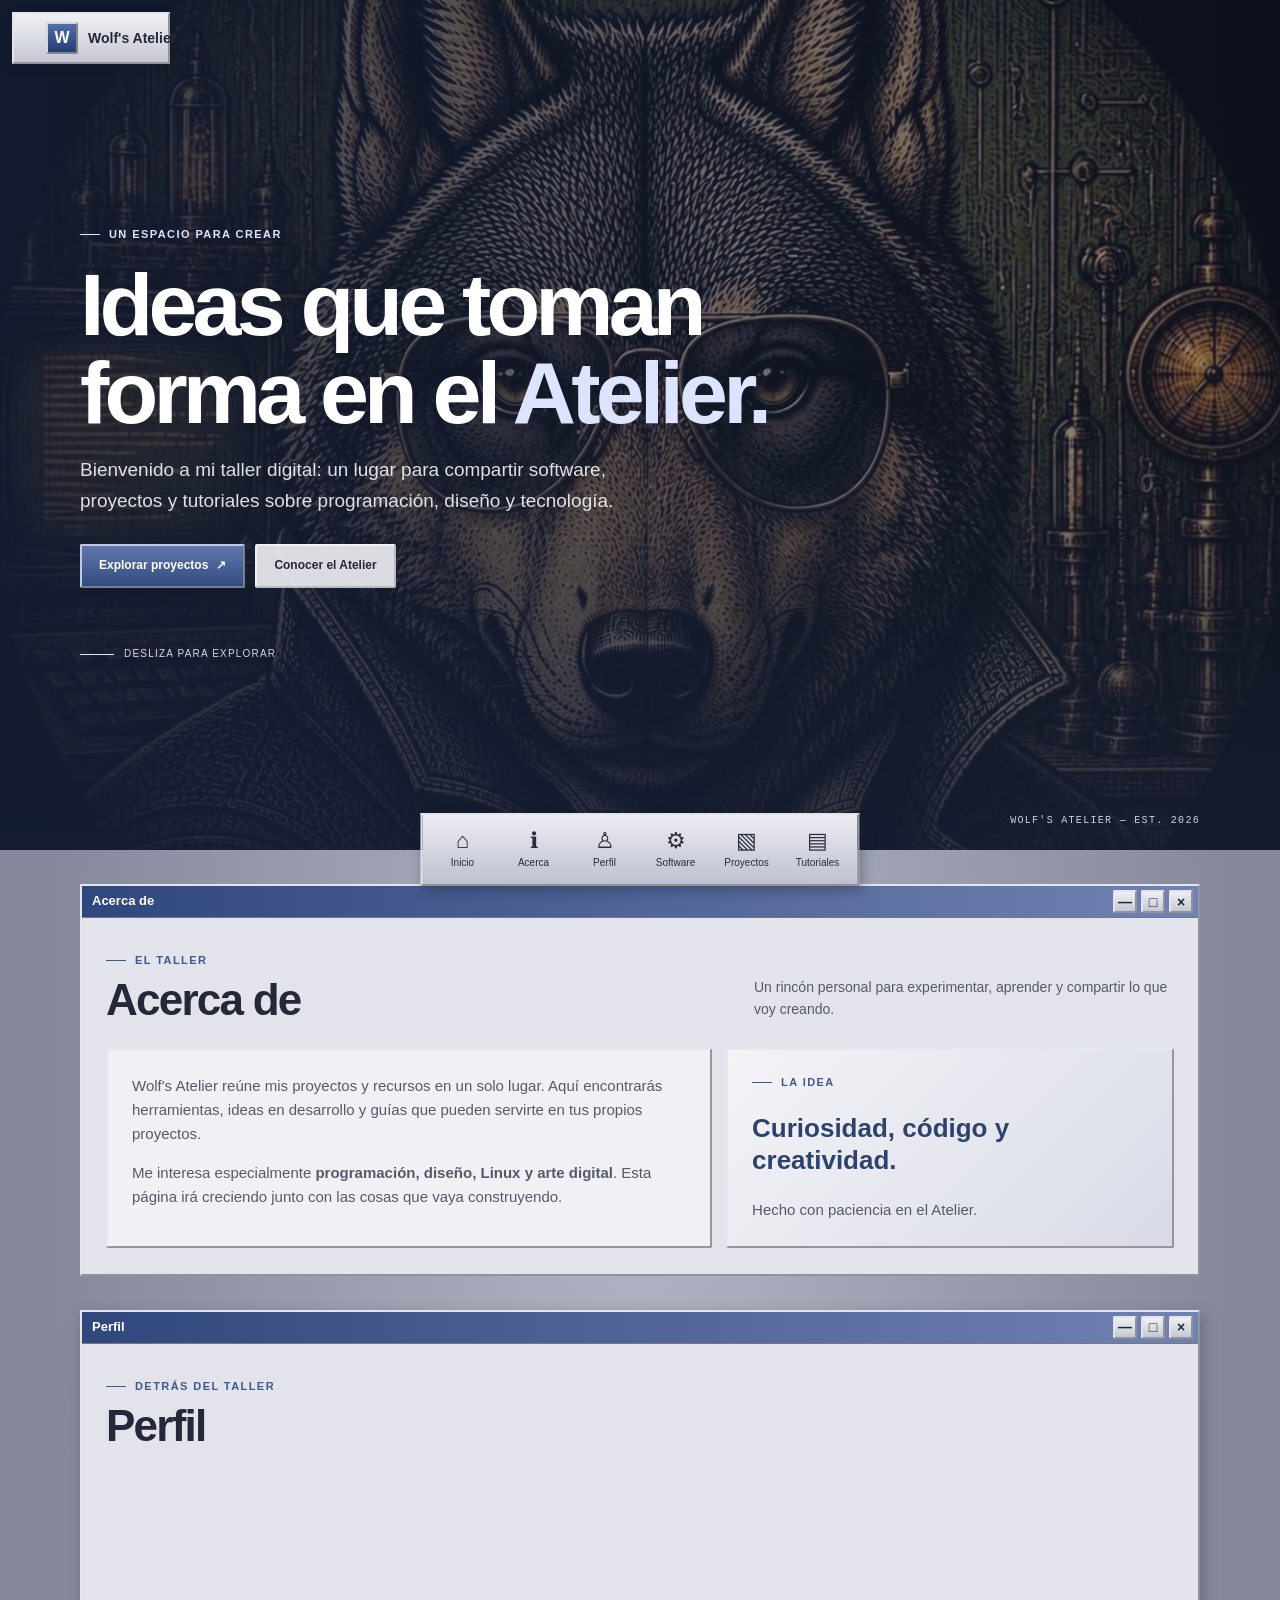
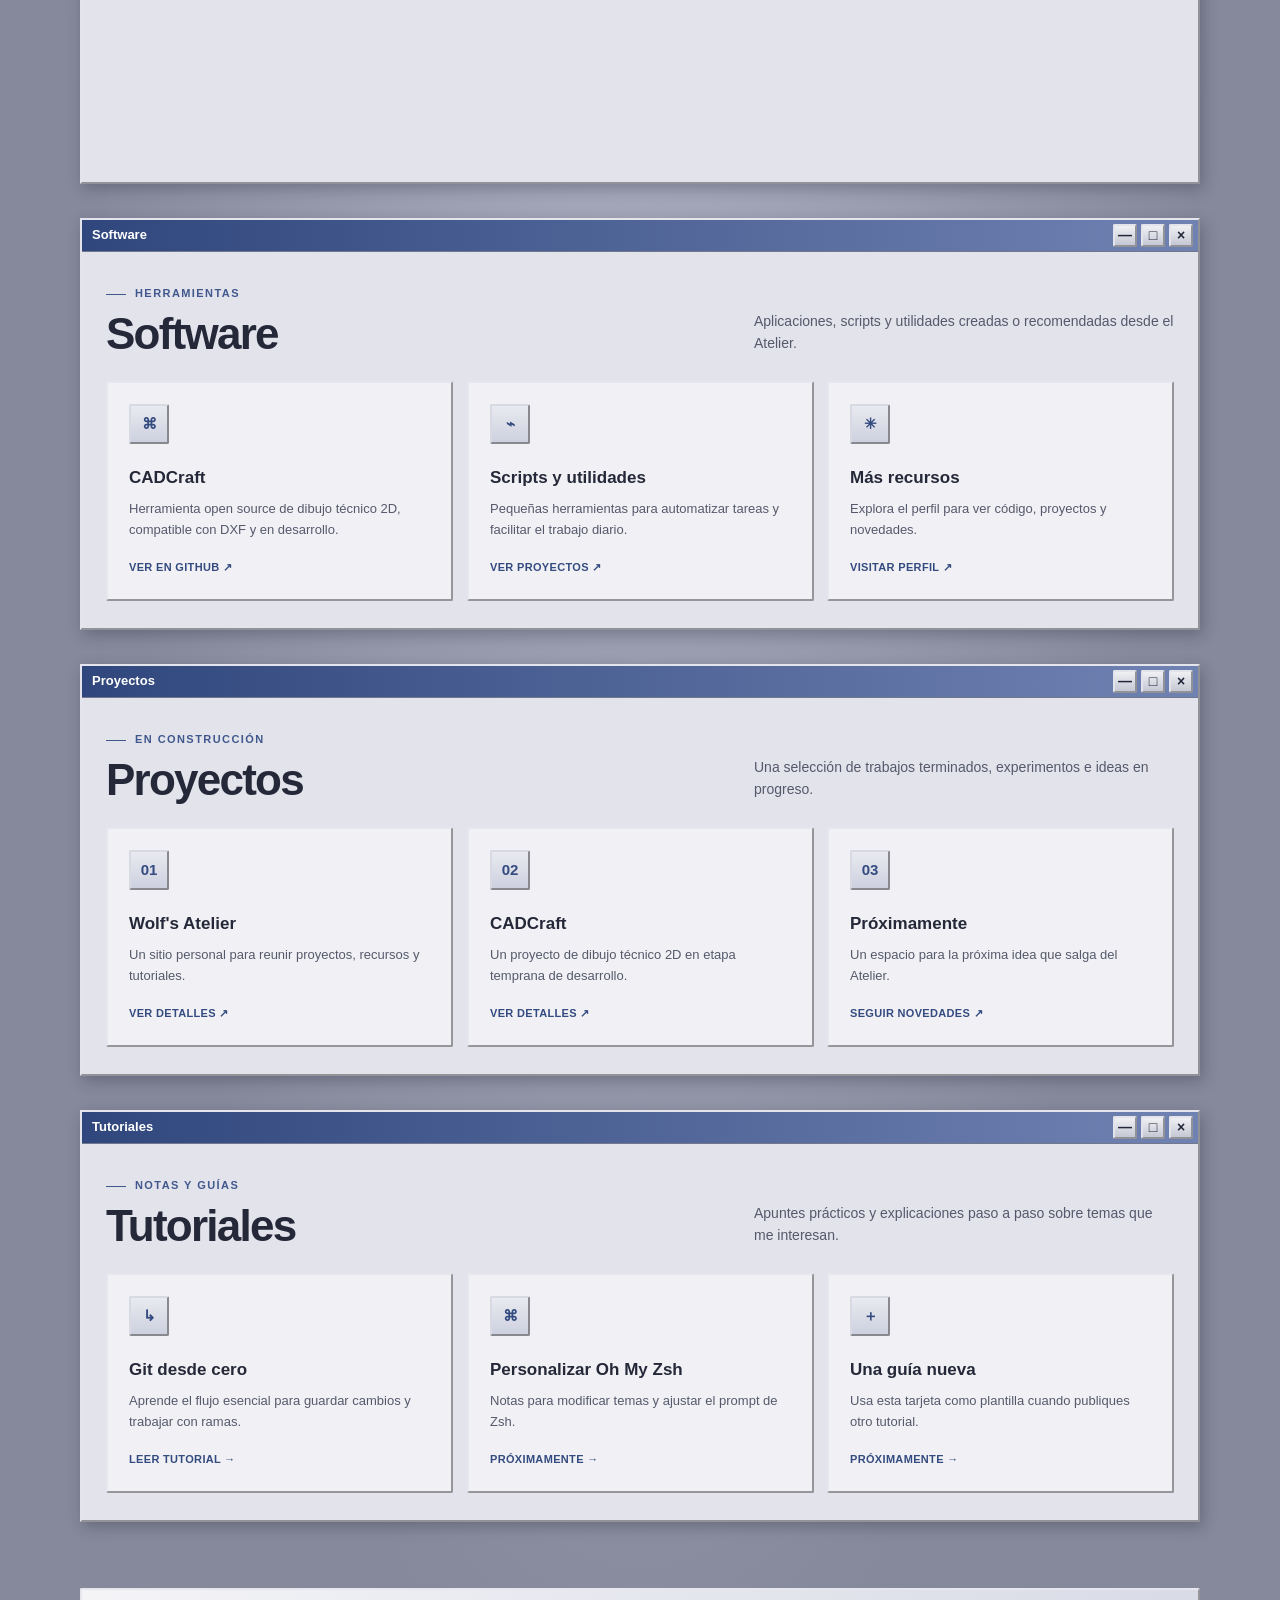
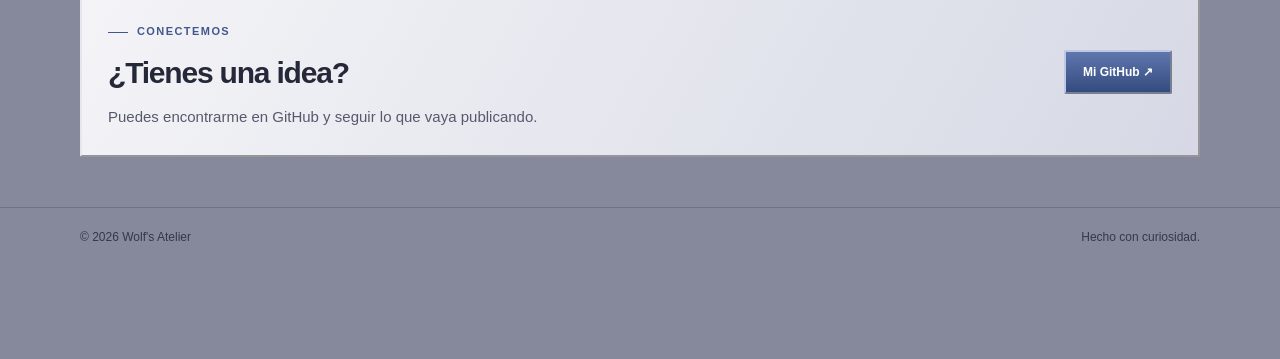
==== commit c8336a83: "update hero section" ====
--- a/index.html
+++ b/index.html
@@ -40,7 +40,7 @@
     </nav>
 
     <main>
-      <section class="hero cde-window" id="inicio">
+      <section class="hero" id="inicio">
         <div class="hero-backdrop" aria-hidden="true"></div>
         <div class="hero-overlay" aria-hidden="true"></div>
 
